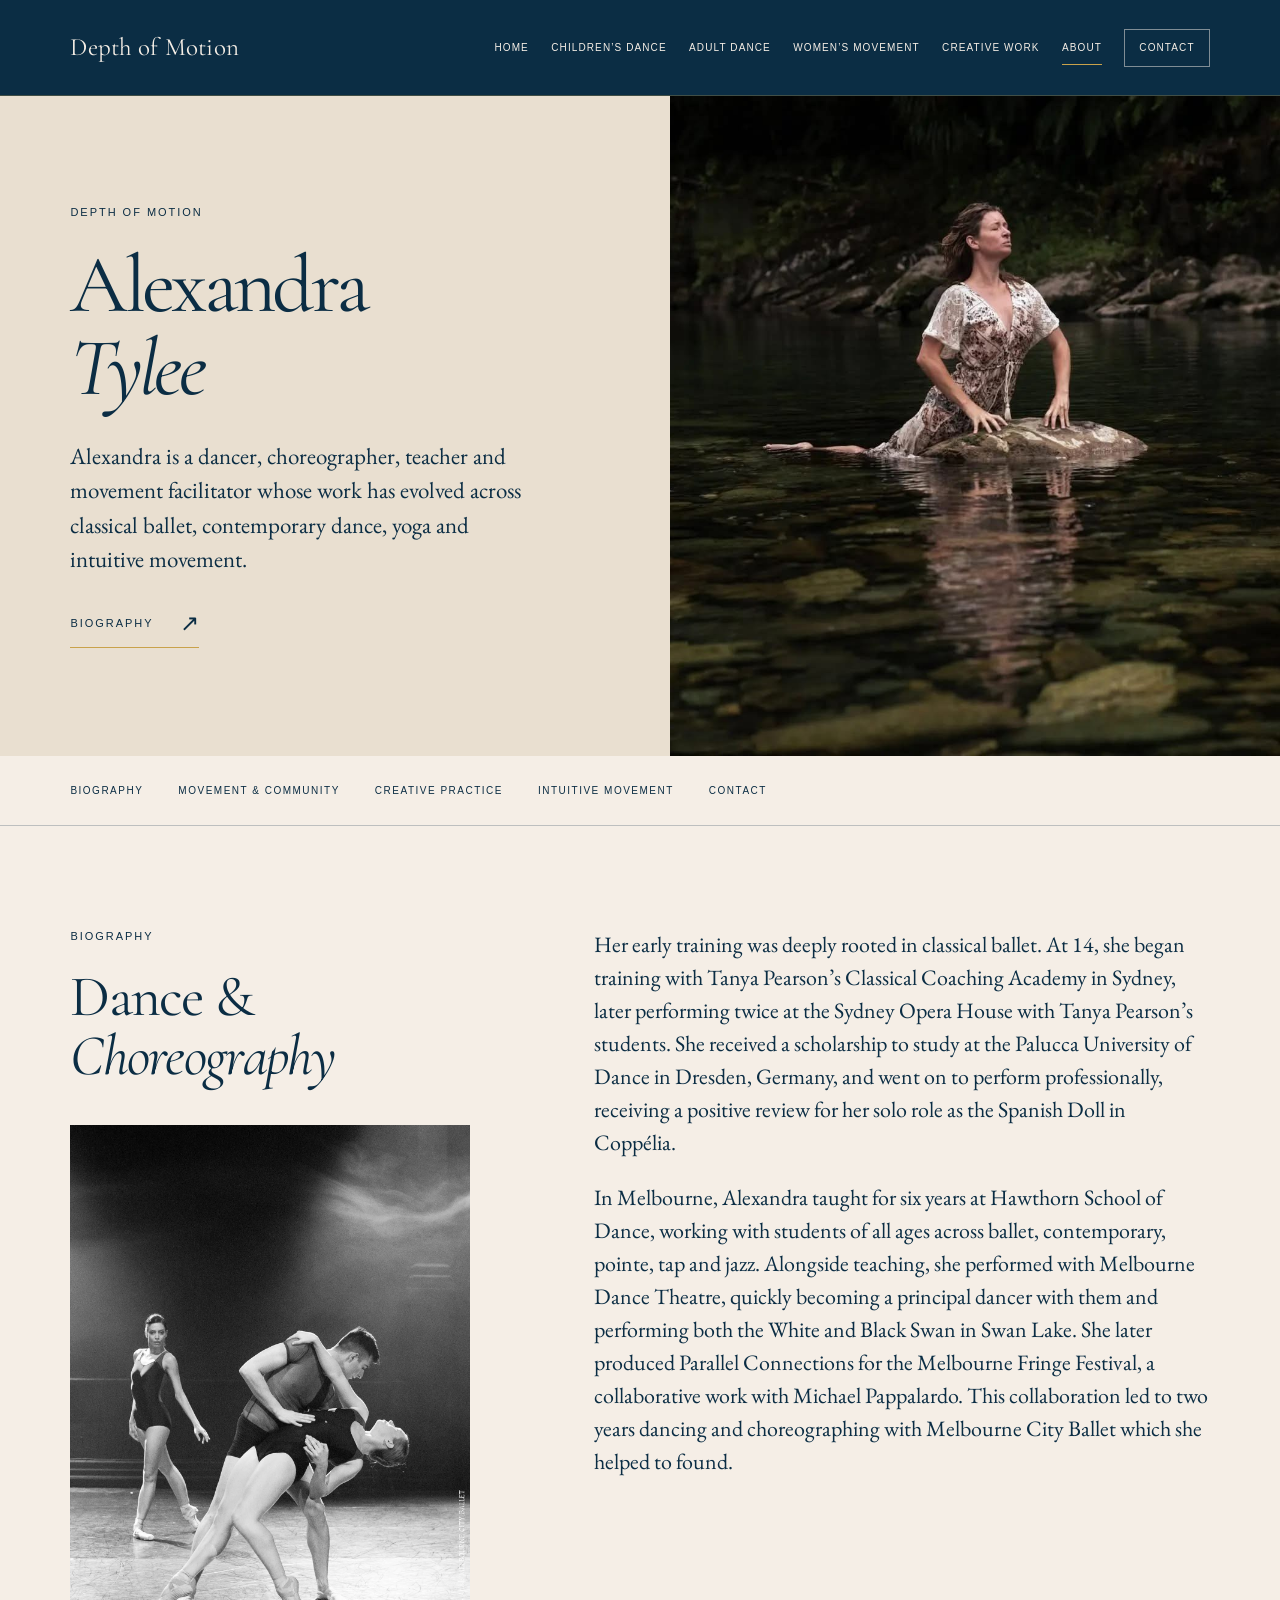
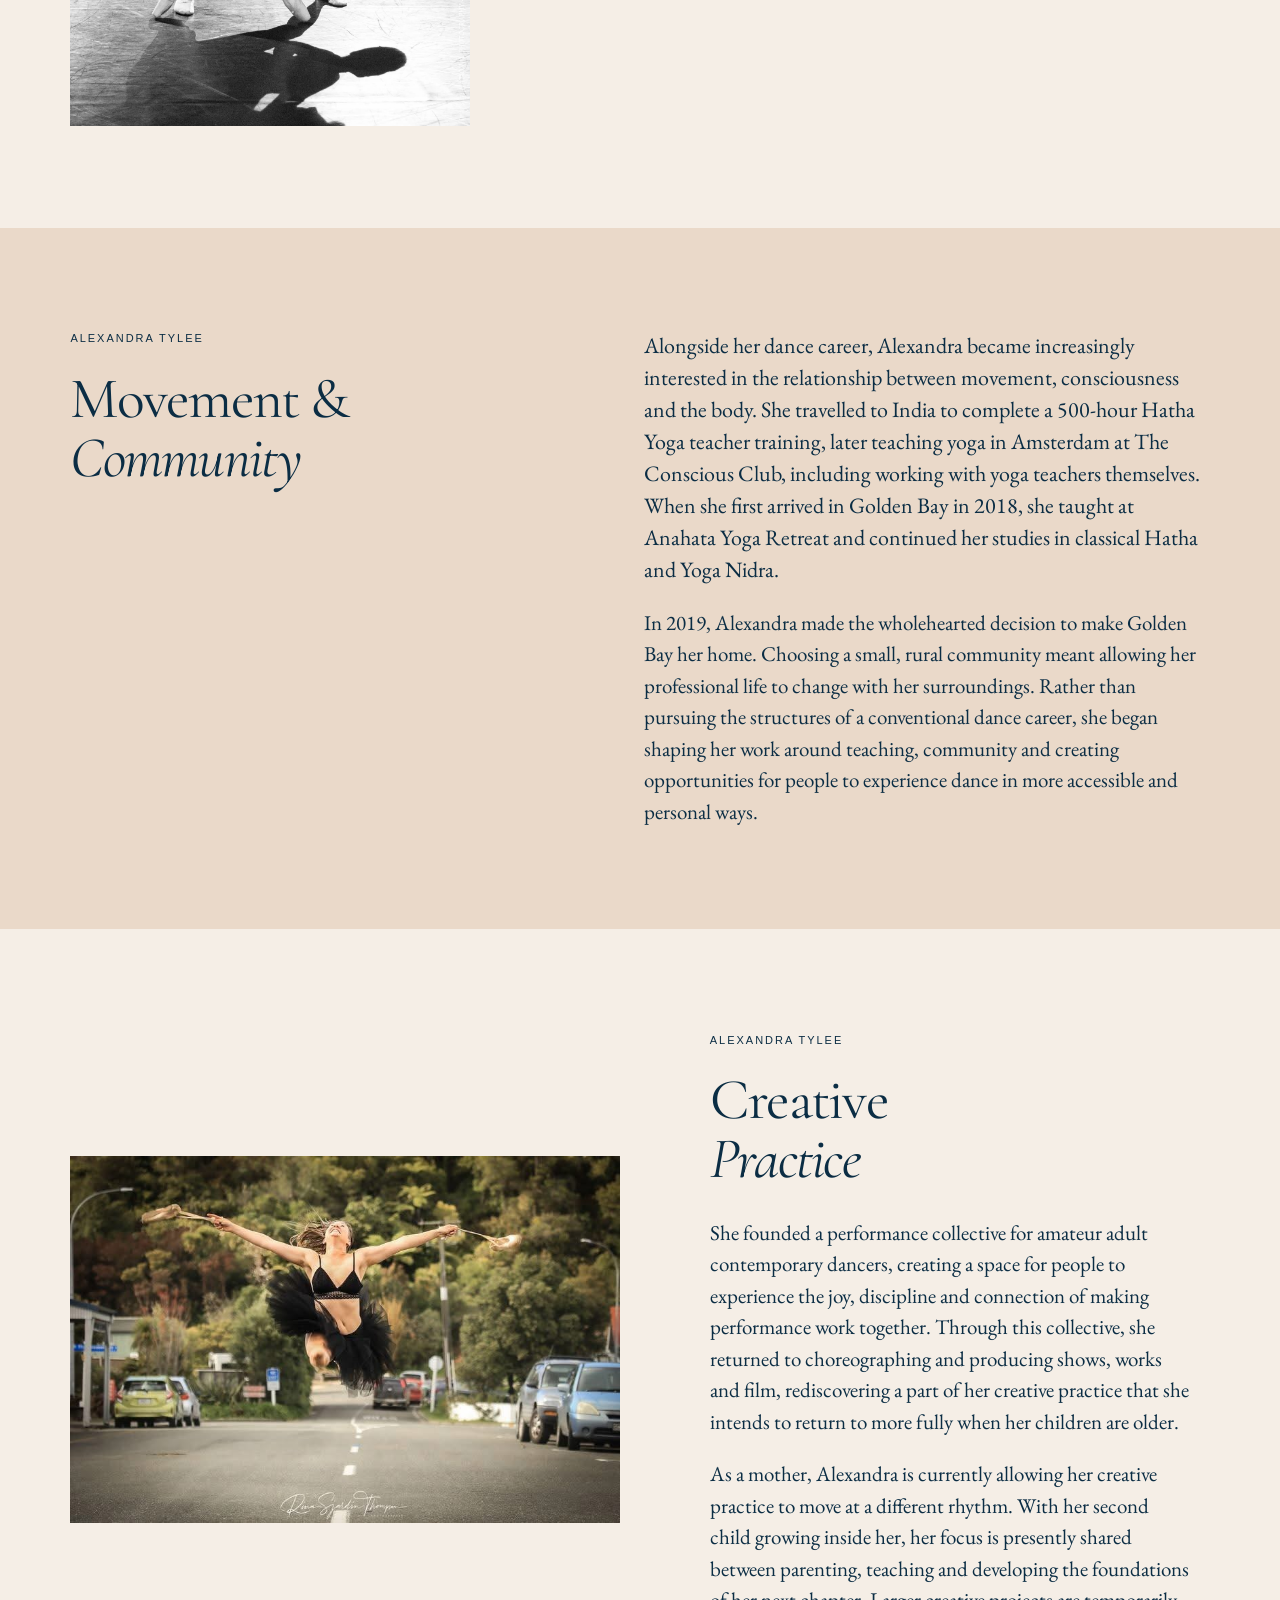
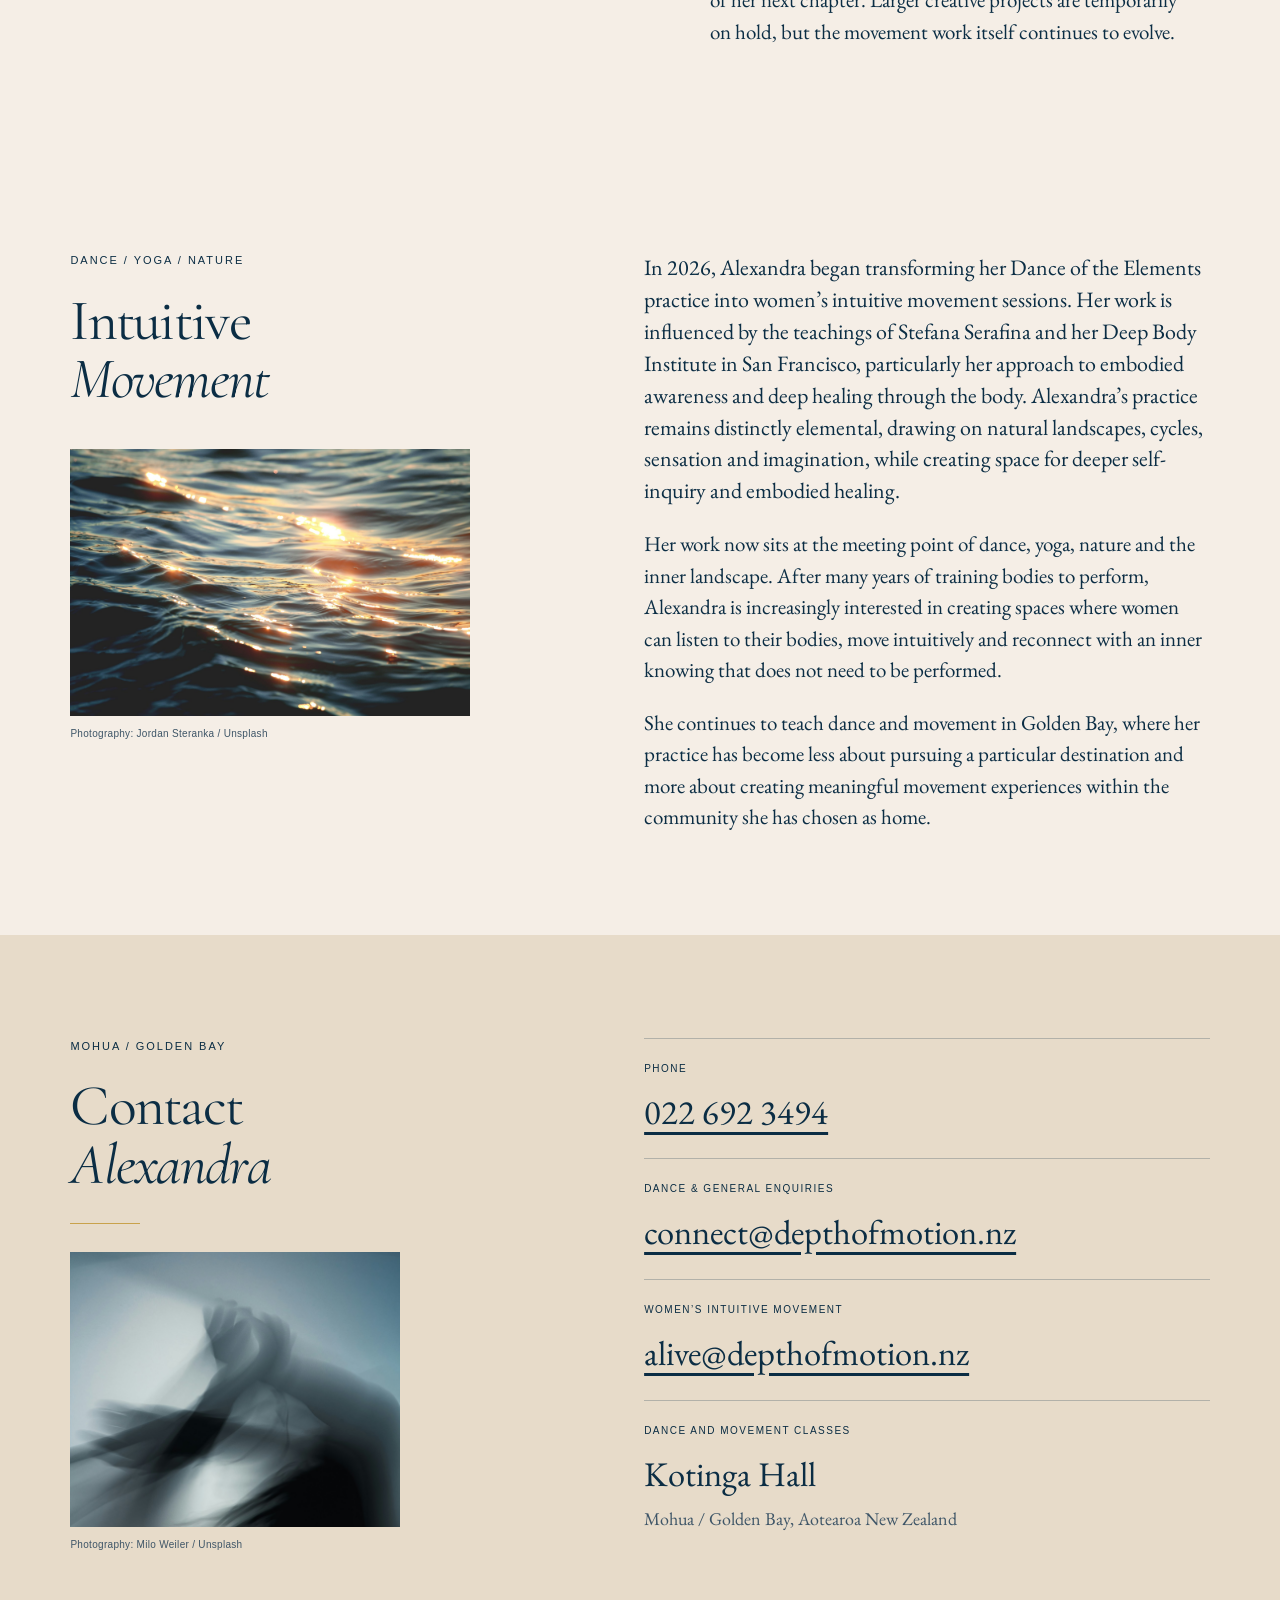
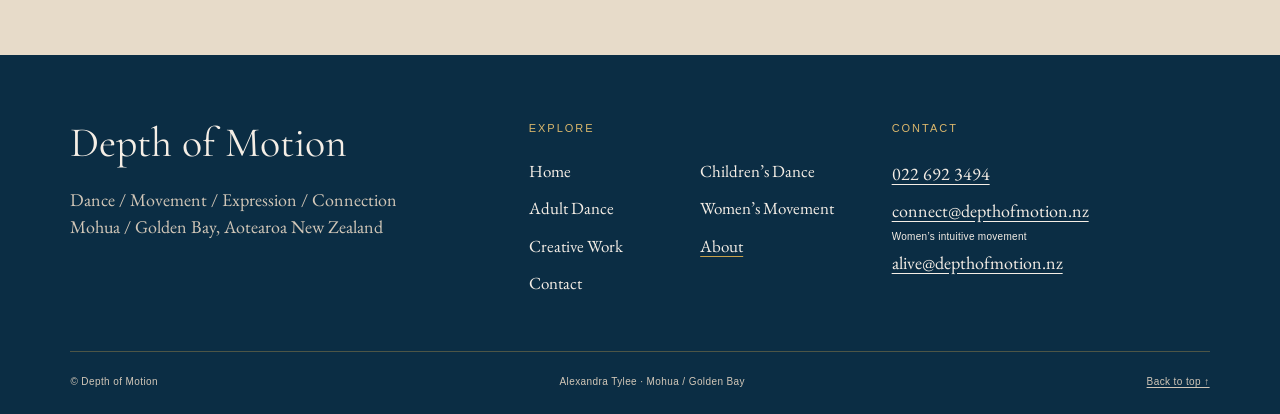
==== about.html @ f15dd966 "Inital Commit" ====
<!doctype html>
<html lang="en-NZ">
<head>
  <meta charset="utf-8">
  <meta name="viewport" content="width=device-width, initial-scale=1">
  <meta name="theme-color" content="#0B2D44">
  <title>About Alexandra Tylee &amp; Contact | Depth of Motion</title>
  <meta name="description" content="Alexandra Tylee — dancer, choreographer, teacher and movement facilitator in Golden Bay. Biography and contact details.">
  <link rel="stylesheet" href="assets/fonts/fonts.css">
  <link rel="stylesheet" href="assets/css/styles.css">
  <script src="assets/js/main.js" defer></script>
</head>
<body class="about">
  <a class="skip-link" href="#main">Skip to content</a>
  <header class="site-header">
    <div class="header-inner">
      <a class="brand" href="index.html" aria-label="Depth of Motion — home"><span class="brand-name">Depth of Motion</span></a>
      <button class="nav-toggle" type="button" aria-controls="site-navigation" aria-expanded="false"><span data-menu-label>Menu</span><span data-menu-icon aria-hidden="true">+</span></button>
      <nav class="site-nav" id="site-navigation" aria-label="Main navigation">
          <a href="index.html">Home</a>
          <a href="childrens-dance.html">Children’s Dance</a>
          <a href="adult-dance.html">Adult Dance</a>
          <a href="womens-movement.html">Women’s Movement</a>
          <a href="creative-work.html">Creative Work</a>
          <a href="about.html" aria-current="page">About</a>
          <a href="about.html#contact" class="nav-contact">Contact</a>
      </nav>
    </div>
  </header>
  <main id="main">

    <section class="page-hero" aria-labelledby="page-title"><div class="page-hero-copy"><span class="eyebrow">Depth of Motion</span><h1 id="page-title">Alexandra<br><em>Tylee</em></h1><p class="intro">Alexandra is a dancer, choreographer, teacher and movement facilitator whose work has evolved across classical ballet, contemporary dance, yoga and intuitive movement.</p><a class="text-link" href="#story">Biography<span aria-hidden="true">↗</span></a></div><figure class="page-hero-media"><img src="assets/images/alexandra-portrait.jpg" alt="Alexandra sitting beside still water in a natural setting." width="1080" height="1080" fetchpriority="high"></figure></section>
    <nav class="jump-nav wrap" aria-label="On this page"><a href="#story">Biography</a><a href="#movement">Movement & community</a><a href="#creative">Creative practice</a><a href="#intuitive">Intuitive movement</a><a href="#contact">Contact</a></nav>
    <section class="wrap section biography-section" id="story" aria-labelledby="story-title"><div><span class="eyebrow">Biography</span><h2 id="story-title">Dance &amp;<br><em>Choreography</em></h2><figure class="biography-photo uncropped"><img src="assets/images/alexandra-performance.jpg" alt="Dancers performing on stage in a black-and-white photograph." width="1333" height="2000" loading="lazy"></figure></div><div class="prose"><p>Her early training was deeply rooted in classical ballet. At 14, she began training with Tanya Pearson’s Classical Coaching Academy in Sydney, later performing twice at the Sydney Opera House with Tanya Pearson’s students. She received a scholarship to study at the Palucca University of Dance in Dresden, Germany, and went on to perform professionally, receiving a positive review for her solo role as the Spanish Doll in Coppélia.</p>
<p>In Melbourne, Alexandra taught for six years at Hawthorn School of Dance, working with students of all ages across ballet, contemporary, pointe, tap and jazz. Alongside teaching, she performed with Melbourne Dance Theatre, quickly becoming a principal dancer with them and performing both the White and Black Swan in Swan Lake. She later produced Parallel Connections for the Melbourne Fringe Festival, a collaborative work with Michael Pappalardo. This collaboration led to two years dancing and choreographing with Melbourne City Ballet which she helped to found.</p></div></section>
    <section class="tinted-section section" id="movement" aria-labelledby="movement-title"><div class="wrap intro-grid"><div><span class="eyebrow">Alexandra Tylee</span><h2 id="movement-title">Movement &amp;<br><em>Community</em></h2></div><div class="prose"><p>Alongside her dance career, Alexandra became increasingly interested in the relationship between movement, consciousness and the body. She travelled to India to complete a 500-hour Hatha Yoga teacher training, later teaching yoga in Amsterdam at The Conscious Club, including working with yoga teachers themselves. When she first arrived in Golden Bay in 2018, she taught at Anahata Yoga Retreat and continued her studies in classical Hatha and Yoga Nidra.</p>
<p>In 2019, Alexandra made the wholehearted decision to make Golden Bay her home. Choosing a small, rural community meant allowing her professional life to change with her surroundings. Rather than pursuing the structures of a conventional dance career, she began shaping her work around teaching, community and creating opportunities for people to experience dance in more accessible and personal ways.</p></div></div></section>
    <section class="wrap section split" id="creative" aria-labelledby="creative-title"><figure class="landscape-frame uncropped"><img src="assets/images/alexandra-dance.jpg" alt="Alexandra leaping with her arms extended on a tree-lined street." width="810" height="540" loading="lazy"></figure><div class="copy"><span class="eyebrow">Alexandra Tylee</span><h2 id="creative-title">Creative<br><em>Practice</em></h2><p>She founded a performance collective for amateur adult contemporary dancers, creating a space for people to experience the joy, discipline and connection of making performance work together. Through this collective, she returned to choreographing and producing shows, works and film, rediscovering a part of her creative practice that she intends to return to more fully when her children are older.</p>
<p>As a mother, Alexandra is currently allowing her creative practice to move at a different rhythm. With her second child growing inside her, her focus is presently shared between parenting, teaching and developing the foundations of her next chapter. Larger creative projects are temporarily on hold, but the movement work itself continues to evolve.</p></div></section>
    <section class="wrap section intro-grid" id="intuitive" aria-labelledby="intuitive-title"><div><span class="eyebrow">Dance / Yoga / Nature</span><h2 id="intuitive-title">Intuitive<br><em>Movement</em></h2><figure class="biography-photo"><img src="assets/images/ocean-light.jpg" alt="Golden sunlight reflecting across ripples of blue water." width="2000" height="1333" loading="lazy"><figcaption>Photography: Jordan Steranka / Unsplash</figcaption></figure></div><div class="prose"><p>In 2026, Alexandra began transforming her Dance of the Elements practice into women’s intuitive movement sessions. Her work is influenced by the teachings of Stefana Serafina and her Deep Body Institute in San Francisco, particularly her approach to embodied awareness and deep healing through the body. Alexandra’s practice remains distinctly elemental, drawing on natural landscapes, cycles, sensation and imagination, while creating space for deeper self-inquiry and embodied healing.</p>
<p>Her work now sits at the meeting point of dance, yoga, nature and the inner landscape. After many years of training bodies to perform, Alexandra is increasingly interested in creating spaces where women can listen to their bodies, move intuitively and reconnect with an inner knowing that does not need to be performed.</p>
<p>She continues to teach dance and movement in Golden Bay, where her practice has become less about pursuing a particular destination and more about creating meaningful movement experiences within the community she has chosen as home.</p></div></section>
    <section class="contact-section section" id="contact" aria-labelledby="contact-title"><div class="wrap contact-grid"><div><span class="eyebrow">Mohua / Golden Bay</span><h2 id="contact-title">Contact<br><em>Alexandra</em></h2><div class="gold-line"></div><figure class="contact-photo"><img src="assets/images/contact-movement.jpg" alt="An abstract photograph of a dancer moving with flowing fabric." width="1333" height="2000" loading="lazy"><figcaption>Photography: Milo Weiler / Unsplash</figcaption></figure></div><dl class="contact-list"><div><dt>Phone</dt><dd><a href="tel:+64226923494">022 692 3494</a></dd></div><div><dt>Dance &amp; general enquiries</dt><dd><a href="mailto:connect@depthofmotion.nz">connect@depthofmotion.nz</a></dd></div><div><dt>Women’s intuitive movement</dt><dd><a href="mailto:alive@depthofmotion.nz">alive@depthofmotion.nz</a></dd></div><div><dt>Dance and movement classes</dt><dd>Kotinga Hall<small>Mohua / Golden Bay, Aotearoa New Zealand</small></dd></div></dl></div></section>

  </main>
  <footer class="site-footer">
    <div class="footer-grid">
      <div><a class="footer-brand" href="index.html">Depth of Motion</a><p>Dance / Movement / Expression / Connection<br>Mohua / Golden Bay, Aotearoa New Zealand</p></div>
      <div><p class="footer-label">Explore</p><nav class="footer-nav" aria-label="Footer navigation"><a href="index.html">Home</a>
          <a href="childrens-dance.html">Children’s Dance</a>
          <a href="adult-dance.html">Adult Dance</a>
          <a href="womens-movement.html">Women’s Movement</a>
          <a href="creative-work.html">Creative Work</a>
          <a href="about.html" aria-current="page">About</a>
          <a href="about.html#contact">Contact</a></nav></div>
      <div class="footer-contact"><p class="footer-label">Contact</p><a href="tel:+64226923494">022 692 3494</a><br><a href="mailto:connect@depthofmotion.nz">connect@depthofmotion.nz</a><p class="image-note">Women’s intuitive movement</p><a href="mailto:alive@depthofmotion.nz">alive@depthofmotion.nz</a></div>
    </div>
    <div class="footer-bottom"><span>© Depth of Motion</span><span>Alexandra Tylee · Mohua / Golden Bay</span><a href="#main">Back to top ↑</a></div>
  </footer>
</body>
</html>
---- assets/fonts/fonts.css ----
@font-face {
  font-family: 'Cormorant Garamond';
  font-style: italic;
  font-weight: 400;
  font-display: swap;
  src: url(./brand-font-1.ttf) format('truetype');
}
@font-face {
  font-family: 'Cormorant Garamond';
  font-style: italic;
  font-weight: 500;
  font-display: swap;
  src: url(./brand-font-2.ttf) format('truetype');
}
@font-face {
  font-family: 'Cormorant Garamond';
  font-style: normal;
  font-weight: 400;
  font-display: swap;
  src: url(./brand-font-3.ttf) format('truetype');
}
@font-face {
  font-family: 'Cormorant Garamond';
  font-style: normal;
  font-weight: 500;
  font-display: swap;
  src: url(./brand-font-4.ttf) format('truetype');
}
@font-face {
  font-family: 'Cormorant Garamond';
  font-style: normal;
  font-weight: 600;
  font-display: swap;
  src: url(./brand-font-5.ttf) format('truetype');
}
@font-face {
  font-family: 'EB Garamond';
  font-style: italic;
  font-weight: 400;
  font-display: swap;
  src: url(./brand-font-6.ttf) format('truetype');
}
@font-face {
  font-family: 'EB Garamond';
  font-style: normal;
  font-weight: 400;
  font-display: swap;
  src: url(./brand-font-7.ttf) format('truetype');
}
@font-face {
  font-family: 'EB Garamond';
  font-style: normal;
  font-weight: 500;
  font-display: swap;
  src: url(./brand-font-8.ttf) format('truetype');
}
---- assets/css/styles.css ----
/* Brand tokens: keep page colours and typography in one place. */
:root {
  --blue: #0b2d44;
  --red: #6b1e1e;
  --gold: #c9a24b;
  --cream: #f5eee6;
  --rose: #b6898b;
  --clay: #c97a5a;
  --olive: #6b7a56;
  --slate: #3e5567;
  --ink: var(--blue);
  --surface: var(--cream);
  --line: rgba(11, 45, 68, .24);
  --serif: 'Cormorant Garamond', Georgia, serif;
  --body: 'EB Garamond', Georgia, serif;
  --sans: Arial, sans-serif;
  --gutter: clamp(24px, 5.5vw, 88px);
}
* { box-sizing: border-box; }
html { scroll-behavior: smooth; scroll-padding-top: 24px; }
body { margin: 0; background: var(--surface); color: var(--ink); font-family: var(--body); font-size: 21px; line-height: 1.5; -webkit-font-smoothing: antialiased; }
::selection { background: var(--gold); color: var(--blue); }
a { color: inherit; text-underline-offset: .22em; }
a:hover { text-decoration-thickness: 2px; }
button { font: inherit; }
button, a { -webkit-tap-highlight-color: transparent; }
:focus-visible { outline: 3px solid currentColor; outline-offset: 6px; }
img { display: block; width: 100%; height: auto; }
figure, blockquote { margin: 0; }
h1, h2, h3, p { margin: 0; }
h1, h2, h3 { font-family: var(--serif); font-weight: 400; line-height: 1.02; }
h1 { font-size: clamp(62px, 7.3vw, 112px); letter-spacing: -.045em; }
h2 { font-size: clamp(44px, 4.5vw, 70px); letter-spacing: -.03em; }
h3 { font-size: clamp(32px, 3vw, 43px); letter-spacing: -.025em; }
p + p { margin-top: 1em; }
em { font-weight: 400; }
.wrap { max-width: 1500px; margin-inline: auto; padding-inline: var(--gutter); }
.section { padding-block: clamp(65px, 8vw, 120px); }
.eyebrow, .tag, .text-link, .button, .site-nav, .nav-toggle, .footer-label, th { font-family: var(--sans); font-size: 11px; font-weight: 400; line-height: 1.6; letter-spacing: .18em; text-transform: uppercase; }
.eyebrow { display: block; margin-bottom: 22px; }
.muted { color: var(--slate); }
.gold-line { width: 70px; height: 1px; background: var(--gold); margin-block: 28px; }
.text-link { display: inline-flex; align-items: center; gap: 26px; padding-block: 12px; text-decoration: none; border-bottom: 1px solid var(--gold); }
.text-link span:last-child { font-size: 23px; letter-spacing: 0; line-height: 1; }
.text-link:hover { border-color: currentColor; }
.button { display: inline-flex; align-items: center; justify-content: center; gap: 32px; min-height: 50px; padding: 15px 23px; border: 1px solid currentColor; text-decoration: none; }
.button:hover { background: var(--blue); color: var(--cream); border-color: var(--blue); }
.button-light:hover { background: var(--cream); color: var(--blue); border-color: var(--cream); }
.skip-link { position: fixed; z-index: 100; left: 20px; top: 12px; transform: translateY(-180%); background: var(--cream); color: var(--blue); padding: 10px 20px; }
.skip-link:focus { transform: translateY(0); }
.site-header { position: relative; z-index: 20; background: var(--blue); color: var(--cream); border-bottom: 1px solid rgba(201, 162, 75, .28); }
.header-inner { max-width: 1600px; margin-inline: auto; padding: 22px var(--gutter); min-height: 95px; display: flex; align-items: center; justify-content: space-between; gap: 28px; }
.brand { display: inline-flex; align-items: center; gap: 14px; flex-shrink: 0; font-family: var(--serif); font-size: 25px; letter-spacing: .01em; text-decoration: none; }
.brand-mark { width: 43px; height: 43px; }
.brand-name { white-space: nowrap; }
.site-nav { display: flex; gap: clamp(16px, 1.75vw, 28px); align-items: center; font-size: 10px; letter-spacing: .11em; }
.site-nav a { position: relative; display: block; padding: 13px 0; text-decoration: none; white-space: nowrap; }
.site-nav a::after { position: absolute; content: ''; left: 0; right: 0; bottom: 4px; height: 1px; background: var(--gold); transform: scaleX(0); transform-origin: left; transition: transform .2s ease; }
.site-nav a:hover::after, .site-nav a[aria-current='page']::after { transform: scaleX(1); }
.site-nav .nav-contact { border: 1px solid rgba(245,238,230,.5); padding: 10px 14px; }
.nav-toggle { display: none; background: none; color: inherit; border: 1px solid rgba(245,238,230,.5); padding: 10px 12px; min-height: 44px; cursor: pointer; }
.home-hero { position: relative; min-height: min(740px, 88svh); background: var(--blue); color: var(--cream); display: grid; place-items: center; text-align: center; isolation: isolate; }
.home-hero > img { position: absolute; z-index: -2; inset: 0; height: 100%; object-fit: cover; object-position: center 56%; }
.home-hero::before { content: ''; position: absolute; z-index: -1; inset: 0; background: linear-gradient(180deg, rgba(5,24,37,.23), rgba(5,24,37,.48) 35%, rgba(5,24,37,.65)); }
.hero-content { padding: 76px 24px 130px; }
.hero-content .brand-mark { width: 96px; height: 96px; margin: 0 auto 25px; }
.hero-content .eyebrow { margin-bottom: 27px; }
.home-hero h1 { font-size: clamp(65px, 8.1vw, 126px); letter-spacing: -.035em; }
.hero-tagline { font-family: var(--sans); font-size: 11px; letter-spacing: .29em; line-height: 2; margin: 26px 0 36px; text-transform: uppercase; }
.hero-tagline span { padding-inline: 10px; opacity: .7; }
.hero-bottom { position: absolute; bottom: 25px; inset-inline: var(--gutter); display: flex; align-items: end; justify-content: space-between; gap: 20px; text-align: left; }
.hero-bottom .eyebrow { margin: 0; font-size: 9px; }
.image-note { font-family: var(--sans); font-size: 10px; letter-spacing: .03em; line-height: 1.5; }
.hero-bottom .image-note { max-width: 250px; text-align: right; color: var(--cream); }
.quote-section { display: grid; grid-template-columns: 1fr 2.1fr; align-items: start; gap: 8%; }
.quote-section .eyebrow { margin-top: 10px; }
.quote-section blockquote { font-family: var(--serif); font-size: clamp(35px, 4.1vw, 61px); font-style: italic; line-height: 1.16; letter-spacing: -.02em; }
.quote-section blockquote span { color: var(--red); }
.section-head { display: flex; justify-content: space-between; align-items: end; gap: 40px; margin-bottom: 45px; }
.section-head p { max-width: 385px; }
.offerings-section { padding-top: 0; }
.offerings { display: grid; grid-template-columns: repeat(3, 1fr); gap: 30px; }
.offering:nth-child(2) { padding-top: 65px; }
.offering:nth-child(3) { padding-top: 25px; }
.offering-image { position: relative; margin-bottom: 24px; overflow: hidden; }
.offering-image img { aspect-ratio: 4 / 5; object-fit: cover; transition: transform .6s ease; }
.offering a:hover img { transform: scale(1.025); }
.offering:nth-child(3) img { object-position: 72% center; }
.offering a { display: block; text-decoration: none; }
.offering h3 { display: flex; justify-content: space-between; align-items: center; gap: 12px; margin-bottom: 13px; }
.offering h3 span { font: 26px var(--body); }
.offering p { max-width: 355px; font-size: 20px; }
.number { position: absolute; z-index: 1; top: 16px; left: 18px; font-family: var(--sans); font-size: 11px; letter-spacing: .15em; color: var(--cream); background: var(--blue); padding: 5px 10px; }
figcaption { margin-top: 10px; color: var(--slate); font-family: var(--sans); font-size: 10px; letter-spacing: .03em; line-height: 1.5; }
.dark-section { background: var(--blue); color: var(--cream); }
.dark-section figcaption { color: #d2c7b8; }
.split { display: grid; grid-template-columns: 1.1fr 1fr; gap: clamp(40px, 7vw, 110px); align-items: center; }
.split .copy { max-width: 480px; }
.split .copy h2 { margin-bottom: 28px; }
.split .copy .text-link { margin-top: 25px; }
.landscape-frame img { aspect-ratio: 1.25; object-fit: cover; object-position: center 36%; }
.creative-preview .landscape-frame { margin-left: calc(-1 * var(--gutter)); }
.creative-preview .landscape-frame figcaption { padding-left: var(--gutter); }
.creative-preview .copy h2 em { color: #dbb76c; }
.about-preview { grid-template-columns: 1fr 1fr; }
.about-preview figure { position: relative; padding: 25px 25px 0 0; }
.about-preview figure::before { position: absolute; content: ''; inset: 0 0 45px 30px; border: 1px solid var(--gold); z-index: -1; }
.about-preview img { aspect-ratio: 1.3; object-fit: cover; object-position: 75% top; }
.invitation { border-top: 1px solid var(--gold); padding-block: 60px; display: flex; align-items: center; justify-content: space-between; gap: 35px; }
.invitation h2 { font-size: clamp(37px, 4vw, 59px); }
.invitation p { margin-top: 12px; }
.site-footer { background: var(--blue); color: var(--cream); padding: 65px var(--gutter) 25px; }
.footer-grid { max-width: 1324px; margin: 0 auto; display: grid; grid-template-columns: 1.3fr 1fr 1fr; gap: 45px; }
.footer-brand { font: 42px/1.1 var(--serif); text-decoration: none; }
.footer-brand + p { margin-top: 20px; font-size: 18px; color: #d2c7b8; }
.footer-label { margin-bottom: 17px; color: #dbb76c; }
.footer-nav { display: grid; grid-template-columns: 1fr 1fr; gap: 4px 25px; font-size: 17px; }
.footer-nav a { text-decoration: none; padding-block: 4px; }
.footer-nav a:hover, .footer-nav a[aria-current='page'] { text-decoration: underline; text-decoration-color: var(--gold); }
.footer-contact { font-size: 18px; }
.footer-contact a { display: inline-block; padding-block: 5px; }
.footer-bottom { max-width: 1324px; margin: 50px auto 0; padding-top: 22px; border-top: 1px solid rgba(201,162,75,.35); display: flex; justify-content: space-between; gap: 25px; font-family: var(--sans); font-size: 10px; color: #d2c7b8; letter-spacing: .04em; }
/* Interior pages share a structure; each has its own colour treatment. */
.page-hero { display: grid; grid-template-columns: 1.1fr 1fr; min-height: 660px; }
.page-hero-copy { padding: clamp(55px, 7vw, 110px) var(--gutter); display: flex; flex-direction: column; align-items: flex-start; justify-content: center; }
.page-hero h1 { font-size: clamp(62px, 6.4vw, 99px); }
.page-hero .intro { margin-top: 28px; max-width: 455px; font-size: 23px; }
.page-hero .text-link { margin-top: 23px; }
.page-hero-media { position: relative; min-height: 480px; }
.page-hero-media img { position: absolute; inset: 0; height: 100%; object-fit: cover; }
.page-hero-media figcaption { position: absolute; bottom: 0; left: 0; right: 0; margin: 0; padding: 14px 20px; color: var(--cream); background: rgba(11,45,68,.85); }
.children .page-hero { background: #d59a7e; }
.adult .page-hero { background: var(--red); color: var(--cream); }
.women .page-hero { background: #c5a2a2; }
.women .page-hero h1 { font-size: clamp(59px, 5.7vw, 89px); }
.women .page-hero-media img { object-position: 68% center; }
.about .page-hero { background: #e9dfd0; }
.jump-nav { border-bottom: 1px solid var(--line); display: flex; flex-wrap: wrap; gap: 12px 35px; padding-block: 21px; font-family: var(--sans); font-size: 10px; letter-spacing: .15em; text-transform: uppercase; }
.jump-nav a { padding-block: 6px; text-decoration: none; }
.jump-nav a:hover { text-decoration: underline; }
.intro-grid { display: grid; grid-template-columns: 1fr 1.2fr; gap: 9%; }
.intro-grid .prose { max-width: 590px; }
.intro-grid .prose p:first-child { font-size: 26px; line-height: 1.45; }
.draft-note { border-left: 2px solid var(--gold); padding: 4px 0 4px 17px; font-family: var(--sans); font-size: 12px; line-height: 1.8; letter-spacing: .01em; margin-top: 24px; }
.practice-list { display: grid; grid-template-columns: 1fr 1fr; gap: 50px; margin-top: 55px; }
.practice-list article { border-top: 1px solid var(--gold); padding-top: 24px; }
.practice-list h3 { margin: 8px 0 18px; }
.practice-list .eyebrow { margin: 0; }
.tinted-section { background: #ead9c9; }
.adult .tinted-section { background: #eaded6; }
.women .tinted-section { background: #e5d3d1; }
.schedule-layout { display: grid; grid-template-columns: .8fr 1.3fr; gap: 9%; }
.schedule-layout h2 { margin-bottom: 24px; }
.schedule-layout .text-link { margin-top: 22px; }
.schedule-table { width: 100%; border-collapse: collapse; text-align: left; font-size: 19px; }
.schedule-table caption { text-align: left; font-style: italic; font-size: 18px; padding-bottom: 20px; }
.schedule-table th { font-size: 10px; padding: 15px 15px 15px 0; border-block: 1px solid var(--line); }
.schedule-table td { padding: 21px 15px 21px 0; border-bottom: 1px solid var(--line); vertical-align: top; }
.schedule-table td small { display: block; font-size: 16px; color: var(--slate); margin-top: 5px; }
.term-note { font-size: 18px; margin-top: 22px; }
.term-note strong { font-weight: 500; }
.private-section { display: grid; grid-template-columns: 1fr 1fr; gap: 10%; align-items: start; }
.private-section h2 { max-width: 430px; }
.private-section .text-link { margin-top: 22px; }
.gallery-strip { display: grid; grid-template-columns: 1.3fr 1fr 1fr; gap: 25px; }
.gallery-strip img { height: 340px; object-fit: cover; }
.gallery-strip figure:nth-child(2) img { object-position: 65% center; }
.gallery-placeholder { min-height: 340px; padding: 25px; background: #e2c1ab; display: flex; flex-direction: column; align-items: center; justify-content: center; text-align: center; border: 1px solid rgba(11,45,68,.16); }
.gallery-placeholder img { width: 84px; height: 84px; margin-bottom: 30px; }
.gallery-placeholder p { font-size: 25px; }
.gallery-placeholder small { display: block; font: 11px/1.8 var(--sans); max-width: 220px; margin-top: 12px; }
.details-list { margin-top: 30px; border-top: 1px solid var(--line); }
details { border-bottom: 1px solid var(--line); padding: 18px 0; }
summary { cursor: pointer; padding-right: 16px; }
details p { font-size: 19px; padding: 14px 0 6px; }
.session-note { padding: 34px; border: 1px solid var(--line); }
.session-note h3 { margin: 10px 0 20px; }
.session-note .eyebrow { margin: 0; }
.session-meta { list-style: none; padding: 0; margin: 25px 0 0; }
.session-meta li { display: flex; justify-content: space-between; flex-wrap: wrap; gap: 10px; border-top: 1px solid var(--line); padding: 12px 0; font-size: 18px; }
.session-meta span { color: var(--slate); }
.wide-quote { text-align: center; max-width: 880px; margin-inline: auto; }
.wide-quote p { font: italic clamp(38px, 4.3vw, 64px)/1.15 var(--serif); }
.wide-quote .brand-mark { margin: 0 auto 30px; width: 65px; height: 65px; }
.archive-row { display: grid; grid-template-columns: .6fr 1fr 1.1fr; gap: 45px; border-top: 1px solid var(--gold); padding-top: 35px; margin-top: 35px; }
.archive-row p { font-size: 19px; }
.portrait-placeholder { display: grid; place-items: center; min-height: 550px; padding: 60px; background: #ded2bf; text-align: center; }
.portrait-placeholder .portrait-outline { position: static; width: 100%; height: 300px; object-fit: contain; margin-bottom: 20px; }
.portrait-placeholder p { font-size: 27px; }
.portrait-placeholder small { display: block; font: 11px/1.8 var(--sans); max-width: 280px; margin: 12px auto 0; }
.contact-section { background: #e7dbc9; }
.contact-grid { display: grid; grid-template-columns: 1fr 1.2fr; gap: 9%; }
.contact-list { margin: 0; }
.contact-list > div { padding: 21px 0; border-top: 1px solid var(--line); }
.contact-list dt { font: 10px/1.7 var(--sans); text-transform: uppercase; letter-spacing: .15em; margin-bottom: 9px; }
.contact-list dd { margin: 0; font-size: clamp(22px, 2.7vw, 35px); overflow-wrap: anywhere; }
.contact-list small { display: block; font-size: 18px; color: var(--slate); margin-top: 5px; }
.creative { background: var(--blue); color: var(--cream); --line: rgba(245,238,230,.25); }
.creative .creative-hero { padding-top: 80px; padding-bottom: 65px; display: grid; grid-template-columns: 1.2fr 1fr; gap: 9%; align-items: end; }
.creative-hero h1 { font-size: clamp(70px, 8.2vw, 126px); }
.creative-hero h1 em { color: #dbb76c; }
.creative-hero .intro { font-size: 24px; max-width: 430px; padding-bottom: 10px; }
.creative .jump-nav { border-top: 1px solid var(--line); }
.creative figcaption { color: #d2c7b8; }
.creative .muted { color: #d2c7b8; }
.film-project { display: grid; grid-template-columns: 1.35fr .8fr; gap: 7%; align-items: center; }
.film-still { position: relative; }
.film-still img { aspect-ratio: 1.5; object-fit: cover; object-position: center 35%; }
.film-still .tag { position: absolute; bottom: 25px; left: 25px; color: var(--cream); background: var(--red); padding: 10px 15px; font-size: 10px; }
.film-project h2 { margin: 17px 0 25px; }
.film-project .draft-note { margin-bottom: 25px; }
.portfolio-grid { display: grid; grid-template-columns: 1fr 1fr; gap: 75px 55px; }
.portfolio-grid article:nth-child(even) { padding-top: 100px; }
.portfolio-grid figure { margin-bottom: 30px; }
.portfolio-grid img { aspect-ratio: 1.1; object-fit: cover; }
.portfolio-grid h2 { font-size: 45px; margin-bottom: 18px; }
.portfolio-grid p { max-width: 470px; font-size: 20px; }
.portfolio-grid .eyebrow { margin-bottom: 14px; }
.creative .collaboration-section { background: var(--red); }
.creative .invitation { border-color: rgba(201,162,75,.5); }
@media (min-width: 1600px) { .page-hero { max-width: 1600px; margin-inline: auto; } }
@media (max-width: 1150px) {
  .header-inner { flex-wrap: wrap; padding-block: 18px; min-height: 83px; gap: 12px; }
  .js .nav-toggle { display: inline-flex; gap: 20px; align-items: center; }
  .site-nav { flex-basis: 100%; flex-wrap: wrap; justify-content: center; padding: 12px 0; gap: 12px 25px; }
  .js .site-nav { display: none; }
  .js .site-nav.is-open { display: flex; }
  .home-hero { min-height: 690px; }
  .page-hero { min-height: 580px; }
  .page-hero-copy { padding-inline: 40px; }
  .footer-grid { grid-template-columns: 1fr 1fr; }
  .footer-grid > div:first-child { grid-column: 1 / -1; }
}
@media (max-width: 760px) {
  body { font-size: 20px; }
  .brand { font-size: 23px; gap: 9px; }
  .brand-mark { width: 36px; height: 36px; }
  .header-inner { padding-inline: 22px; }
  .site-nav { align-items: stretch; flex-direction: column; gap: 0; }
  .site-nav a { font-size: 12px; padding: 12px 4px; }
  .site-nav .nav-contact { margin-top: 10px; width: max-content; padding-inline: 20px; }
  .site-nav a::after { right: auto; width: 45px; }
  .home-hero { min-height: 650px; }
  .hero-content { padding: 60px 24px 145px; }
  .hero-content .brand-mark { width: 76px; height: 76px; }
  .home-hero h1 { font-size: clamp(59px, 12vw, 86px); max-width: 500px; }
  .hero-tagline { max-width: 340px; margin-inline: auto; font-size: 9px; letter-spacing: .18em; }
  .hero-tagline span { padding-inline: 4px; }
  .hero-bottom { align-items: start; gap: 25px; }
  .hero-bottom .image-note { max-width: 160px; font-size: 9px; }
  .hero-bottom .eyebrow { max-width: 145px; font-size: 9px; }
  .quote-section, .split, .intro-grid, .schedule-layout, .private-section, .contact-grid, .film-project { grid-template-columns: 1fr; gap: 35px; }
  .quote-section .eyebrow { margin: 0; }
  .section-head { align-items: start; flex-direction: column; gap: 22px; }
  .section-head p { max-width: 100%; }
  .offerings { grid-template-columns: 1fr; gap: 45px; }
  .offering:nth-child(n) { padding: 0; }
  .offering-image img { aspect-ratio: 1.1; }
  .offering p { max-width: none; }
  .creative-preview .landscape-frame { margin: 0; }
  .creative-preview .landscape-frame figcaption { padding: 0; }
  .about-preview .copy { order: 1; }
  .about-preview figure { order: 0; }
  .invitation { flex-direction: column; align-items: start; gap: 28px; }
  .footer-grid { grid-template-columns: 1fr; gap: 35px; }
  .footer-grid > div:first-child { grid-column: auto; }
  .footer-nav { max-width: 410px; }
  .footer-bottom { flex-direction: column; gap: 12px; }
  .page-hero { grid-template-columns: 1fr; }
  .page-hero-copy { padding: 55px var(--gutter) 60px; }
  .page-hero h1, .women .page-hero h1 { font-size: clamp(61px, 11.5vw, 82px); }
  .page-hero .intro { font-size: 22px; }
  .page-hero-media { min-height: 480px; }
  .children .page-hero-media img { object-position: center 55%; }
  .jump-nav { gap: 8px 23px; }
  .practice-list { grid-template-columns: 1fr; gap: 35px; margin-top: 40px; }
  .schedule-table { font-size: 17px; }
  .schedule-table th { letter-spacing: .08em; font-size: 9px; }
  .schedule-table td, .schedule-table th { padding-right: 10px; }
  .schedule-table td small { font-size: 15px; }
  .gallery-strip { grid-template-columns: 1fr; gap: 30px; }
  .gallery-strip img { height: 380px; }
  .gallery-placeholder { min-height: 280px; }
  .gallery-placeholder img { height: 84px; }
  .archive-row { grid-template-columns: 1fr; gap: 22px; }
  .session-note { padding: 25px; }
  .portrait-placeholder { min-height: 470px; padding: 30px; }
  .creative .creative-hero { grid-template-columns: 1fr; gap: 35px; padding-top: 55px; }
  .creative-hero h1 { font-size: clamp(67px, 12vw, 95px); }
  .portfolio-grid { grid-template-columns: 1fr; gap: 55px; }
  .portfolio-grid article:nth-child(even) { padding: 0; }
}
@media (max-width: 370px) {
  .brand { font-size: 20px; }
  .brand-mark { width: 29px; height: 29px; }
  .nav-toggle { font-size: 10px; padding-inline: 9px; }
  .js .nav-toggle { gap: 8px; }
  .page-hero h1, .women .page-hero h1 { font-size: 56px; }
}
@media (prefers-reduced-motion: reduce) {
  html { scroll-behavior: auto; }
  *, *::before, *::after { transition: none !important; animation: none !important; }
}

/* Supplied photography and source content. */
.hero-rule { width: 70px; height: 1px; background: var(--gold); margin: 0 auto 35px; }
.home-hero > img { object-position: center; }
.home-hero::before { background: linear-gradient(180deg, rgba(5,24,37,.28), rgba(5,24,37,.46) 45%, rgba(5,24,37,.56)); }
.home .hero-content { padding-block: 100px 140px; }
.photo-credit { font-family: var(--sans); font-size: 10px !important; line-height: 1.6; color: var(--slate); letter-spacing: .02em; }
.offering h3 { font-size: clamp(30px, 2.65vw, 40px); }
.uncropped img { width: 100%; height: auto; aspect-ratio: auto; object-fit: contain; }
.performance-photo { max-width: 480px; margin-inline: auto; }
.biography-section { display: grid; grid-template-columns: .8fr 1.2fr; gap: 10%; }
.biography-photo { margin-top: 40px; max-width: 400px; }
.biography-section .prose, .intro-grid .prose { max-width: 660px; }
.biography-section .prose p, .about .intro-grid .prose p:first-child, .women .intro-grid .prose p:first-child { font-size: 22px; }
.about .page-hero-media img { object-position: 50% 43%; }
.about-preview img { aspect-ratio: 1; object-position: center; }
.adult .page-hero-media img { object-position: 53% center; }
.women .page-hero-media img, .offering:nth-child(3) img { object-position: 50% 20%; }
.children .page-hero-media img { object-position: 50% center; }
.photo-pair { display: grid; grid-template-columns: 1.35fr 1fr; gap: 35px; align-items: start; }
.photo-pair .child-photo img { aspect-ratio: 1; object-fit: cover; }
.women-photos { grid-template-columns: 1fr 1fr; gap: 8%; }
.women-photos figure:nth-child(2) { padding-top: 90px; }
.women-photos img { aspect-ratio: 4 / 5; object-fit: cover; }
.creative-photographs { display: grid; grid-template-columns: .8fr 1.2fr; gap: 7%; align-items: center; }
.creative-photographs figure { width: 100%; }
.creative .creative-hero { align-items: start; }
.creative .creative-hero .intro { font-size: 22px; padding-top: 35px; }
.contact-actions { display: flex; flex-wrap: wrap; gap: 10px 35px; align-items: center; }
.contact-actions .text-link { overflow-wrap: anywhere; }
.contact-photo { max-width: 330px; }
.contact-photo img { aspect-ratio: 1.2; object-fit: cover; object-position: center 32%; }
.contact-grid { align-items: start; }
.schedule-table tbody th { font-family: var(--body); font-size: 21px; letter-spacing: 0; text-transform: none; font-weight: 400; padding-block: 21px; border-top: 0; border-bottom: 1px solid var(--line); }
.schedule-table th small { display: block; font-size: 17px; color: var(--slate); margin-top: 5px; }
.source-note { font: 12px/1.8 var(--sans); margin-top: 20px; color: var(--slate); }
.session-meta span { overflow-wrap: anywhere; }
.ocean-band { position: relative; margin-top: 10px; }
.ocean-band img { height: 330px; object-fit: cover; object-position: center 38%; }
.ocean-band figcaption { position: absolute; right: var(--gutter); bottom: 18px; color: var(--cream); padding: 5px 9px; background: rgba(11,45,68,.85); }
@media (max-width: 760px) {
  .biography-section, .photo-pair, .creative-photographs { grid-template-columns: 1fr; gap: 35px; }
  .biography-photo { max-width: 100%; }
  .biography-section .biography-photo { max-width: 350px; }
  .schedule-table tbody th { font-size: 18px; }
  .schedule-table th small { font-size: 15px; }
  #timetable .schedule-table td { min-width: 105px; }
  .women-photos figure:nth-child(2) { padding-top: 0; }
  .creative .creative-hero .intro { padding-top: 0; }
  .contact-actions { flex-direction: column; align-items: start; gap: 6px; }
  .hero-content .eyebrow { font-size: 10px; }
  .home .hero-content { padding-block: 100px 130px; }
  .ocean-band img { height: 240px; }
}
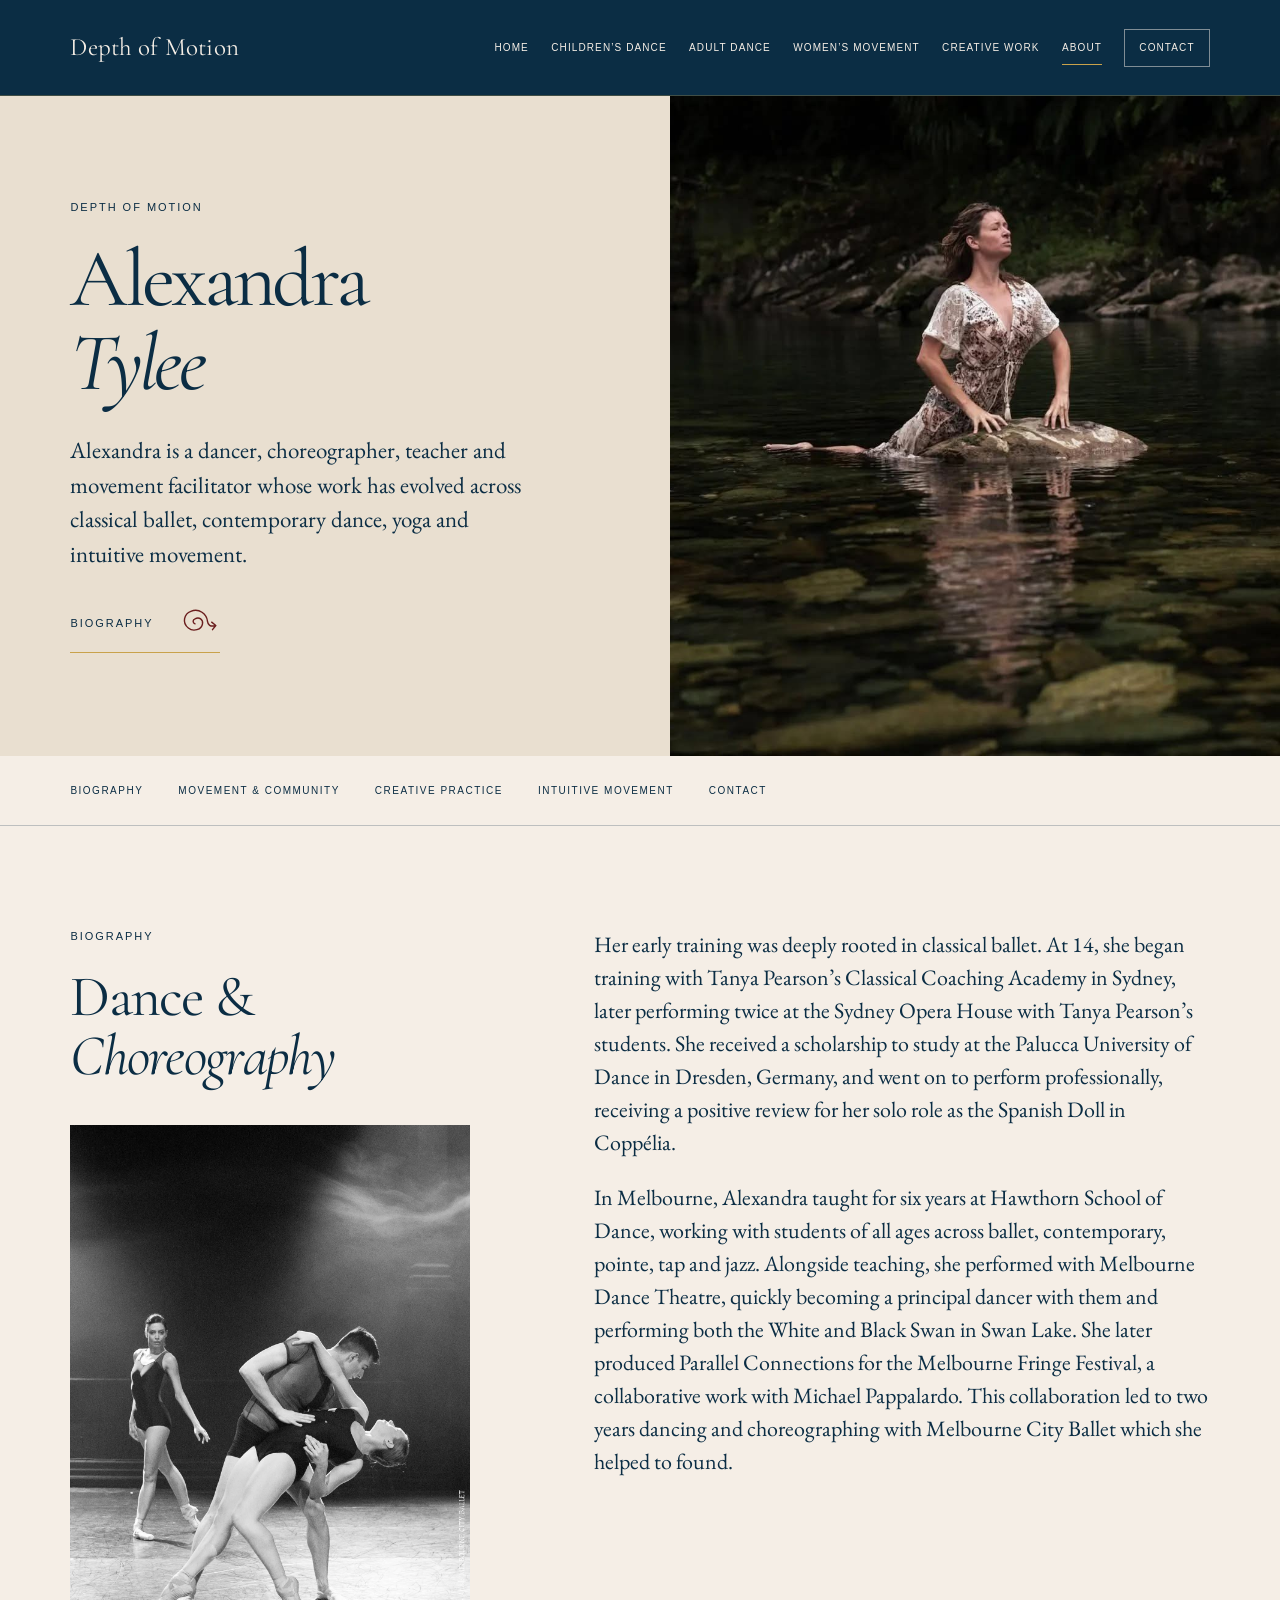
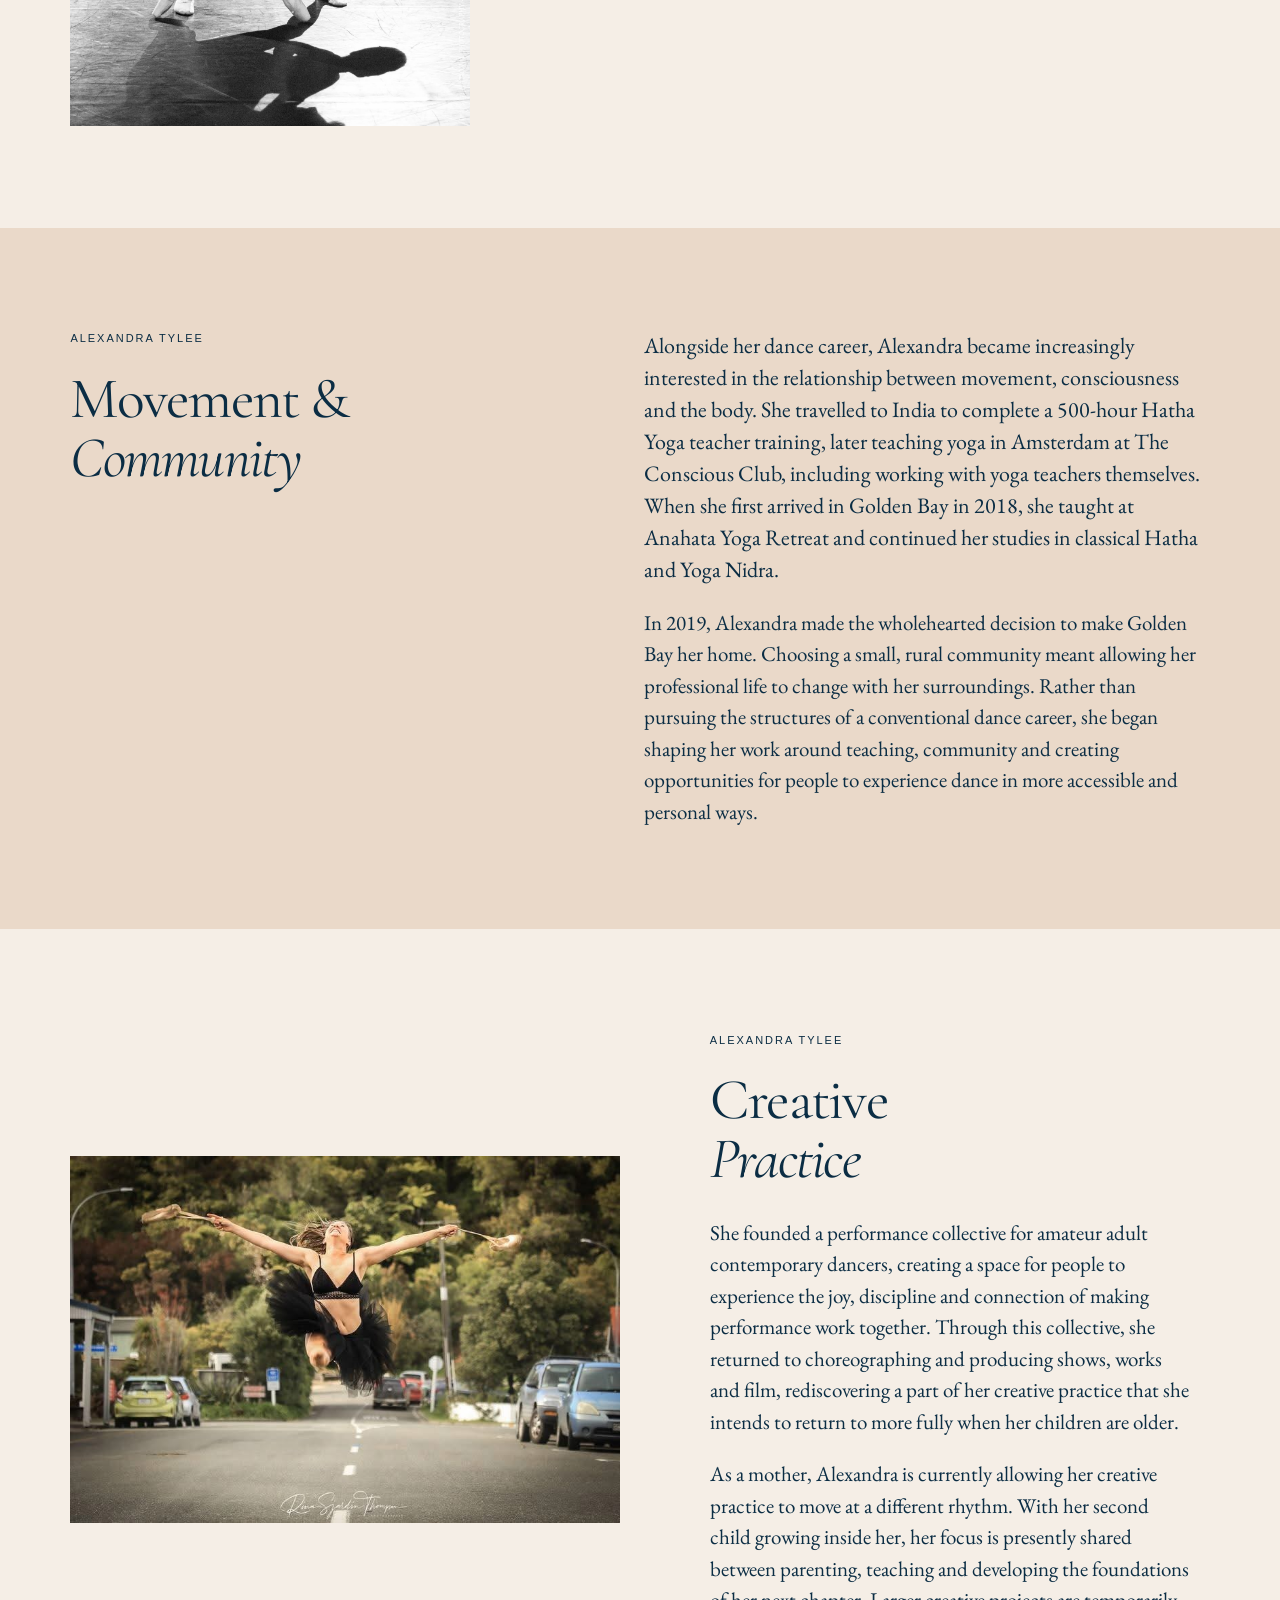
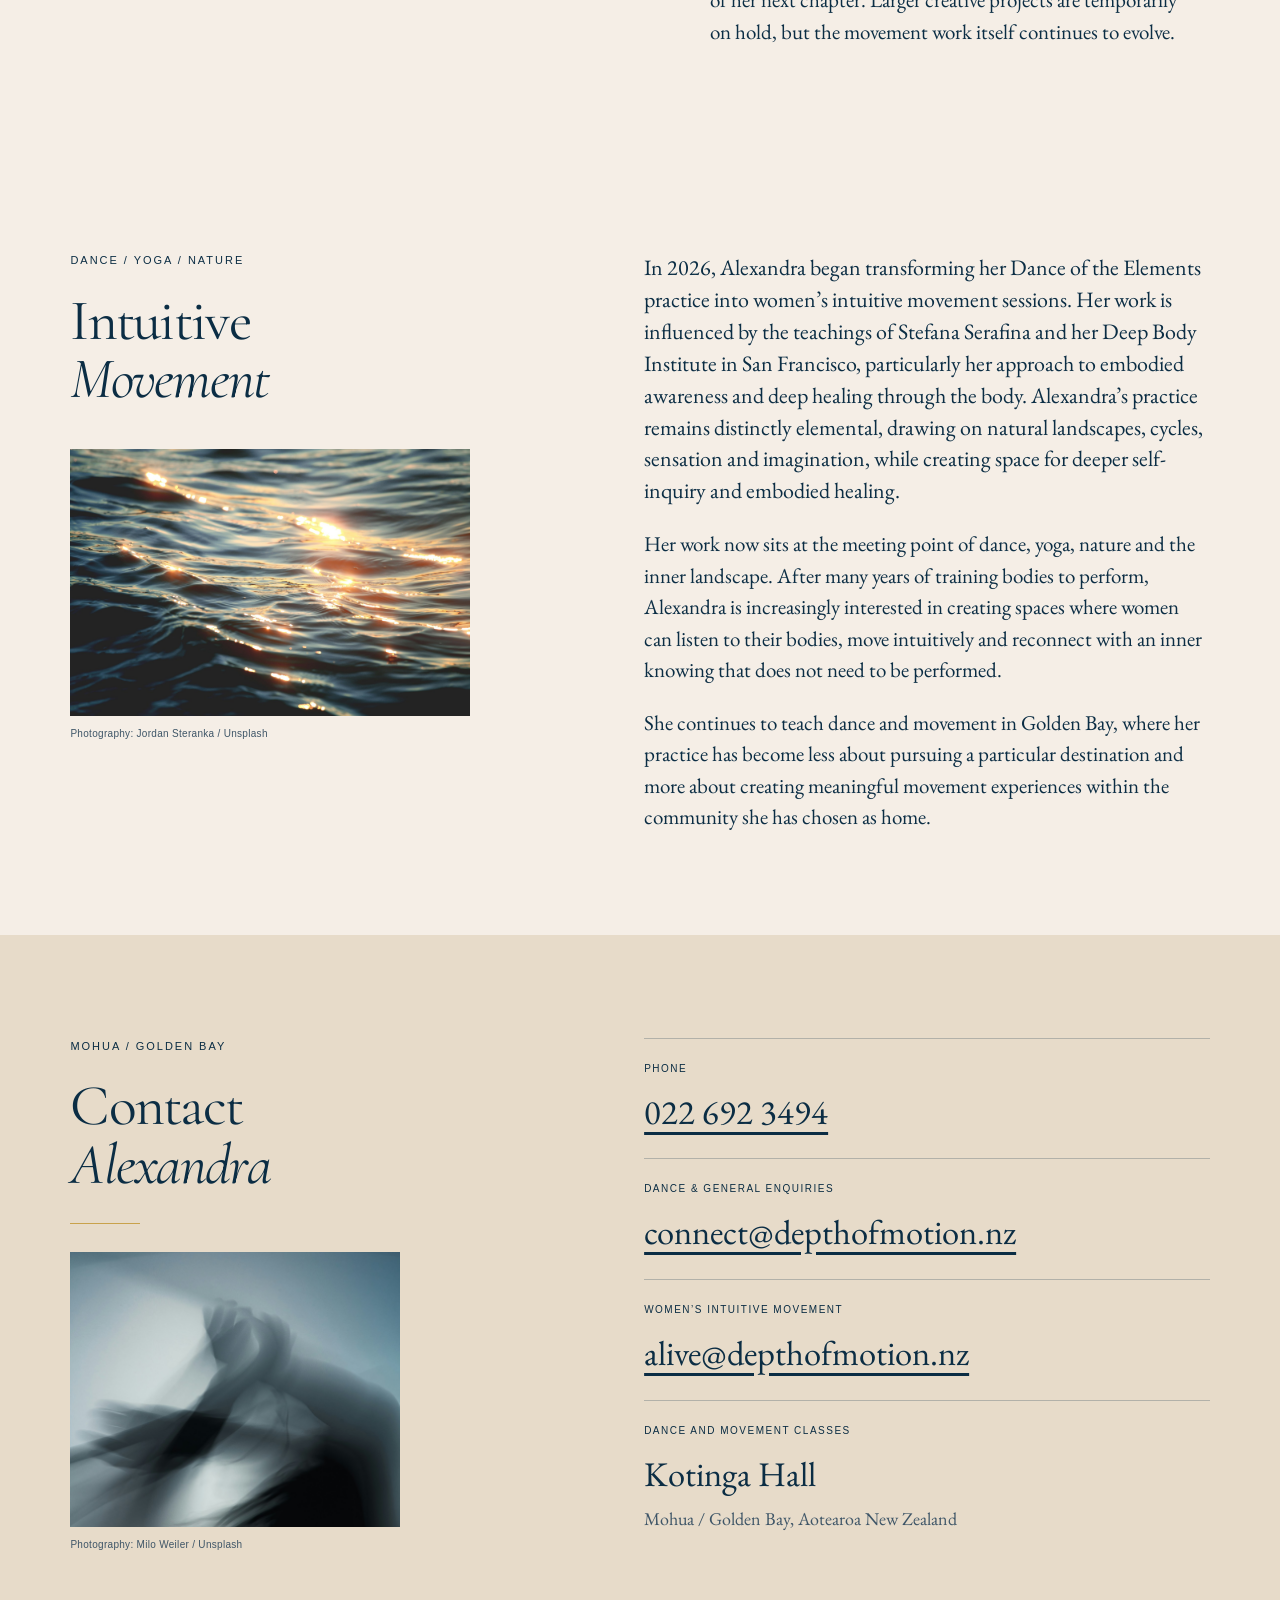
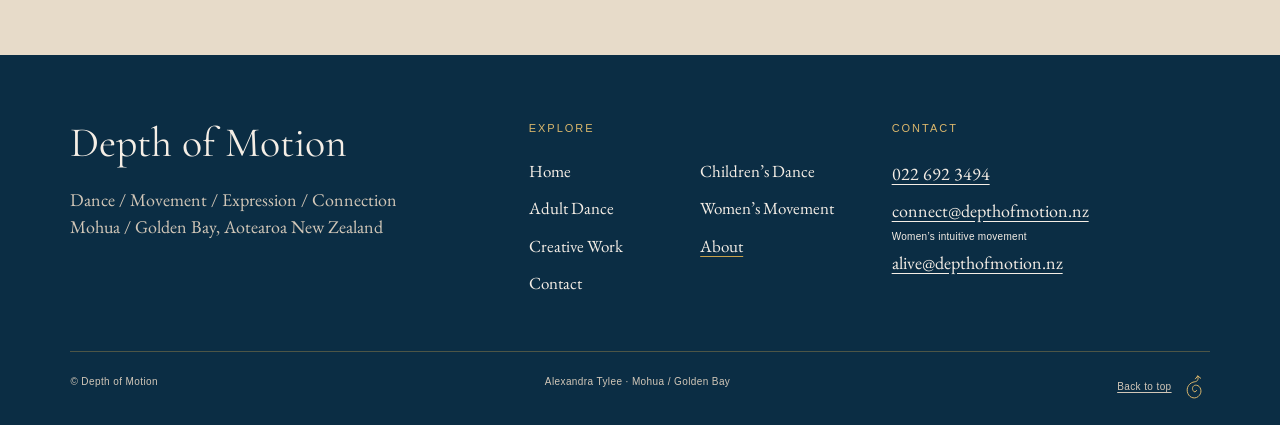
==== commit 62ea5faa: "Added swirly arrows and more dark red." ====
--- a/about.html
+++ b/about.html
@@ -29,7 +29,7 @@
   </header>
   <main id="main">
 
-    <section class="page-hero" aria-labelledby="page-title"><div class="page-hero-copy"><span class="eyebrow">Depth of Motion</span><h1 id="page-title">Alexandra<br><em>Tylee</em></h1><p class="intro">Alexandra is a dancer, choreographer, teacher and movement facilitator whose work has evolved across classical ballet, contemporary dance, yoga and intuitive movement.</p><a class="text-link" href="#story">Biography<span aria-hidden="true">↗</span></a></div><figure class="page-hero-media"><img src="assets/images/alexandra-portrait.jpg" alt="Alexandra sitting beside still water in a natural setting." width="1080" height="1080" fetchpriority="high"></figure></section>
+    <section class="page-hero" aria-labelledby="page-title"><div class="page-hero-copy"><span class="eyebrow">Depth of Motion</span><h1 id="page-title">Alexandra<br><em>Tylee</em></h1><p class="intro">Alexandra is a dancer, choreographer, teacher and movement facilitator whose work has evolved across classical ballet, contemporary dance, yoga and intuitive movement.</p><a class="text-link" href="#story">Biography<svg class="spiral-arrow" viewBox="0 0 48 40" fill="none" stroke="currentColor" stroke-width="1.7" stroke-linecap="round" stroke-linejoin="round" aria-hidden="true" focusable="false"><path d="M18 21c-3-1-3-5 0-6 5-3 10 1 9 6-1 7-11 10-17 5C2 20 5 9 13 6c10-4 19 3 20 12 .5 4 3 7 10 5m-5-4 5 4-4 5"/></svg></a></div><figure class="page-hero-media"><img src="assets/images/alexandra-portrait.jpg" alt="Alexandra sitting beside still water in a natural setting." width="1080" height="1080" fetchpriority="high"></figure></section>
     <nav class="jump-nav wrap" aria-label="On this page"><a href="#story">Biography</a><a href="#movement">Movement & community</a><a href="#creative">Creative practice</a><a href="#intuitive">Intuitive movement</a><a href="#contact">Contact</a></nav>
     <section class="wrap section biography-section" id="story" aria-labelledby="story-title"><div><span class="eyebrow">Biography</span><h2 id="story-title">Dance &amp;<br><em>Choreography</em></h2><figure class="biography-photo uncropped"><img src="assets/images/alexandra-performance.jpg" alt="Dancers performing on stage in a black-and-white photograph." width="1333" height="2000" loading="lazy"></figure></div><div class="prose"><p>Her early training was deeply rooted in classical ballet. At 14, she began training with Tanya Pearson’s Classical Coaching Academy in Sydney, later performing twice at the Sydney Opera House with Tanya Pearson’s students. She received a scholarship to study at the Palucca University of Dance in Dresden, Germany, and went on to perform professionally, receiving a positive review for her solo role as the Spanish Doll in Coppélia.</p>
 <p>In Melbourne, Alexandra taught for six years at Hawthorn School of Dance, working with students of all ages across ballet, contemporary, pointe, tap and jazz. Alongside teaching, she performed with Melbourne Dance Theatre, quickly becoming a principal dancer with them and performing both the White and Black Swan in Swan Lake. She later produced Parallel Connections for the Melbourne Fringe Festival, a collaborative work with Michael Pappalardo. This collaboration led to two years dancing and choreographing with Melbourne City Ballet which she helped to found.</p></div></section>
@@ -55,7 +55,7 @@
           <a href="about.html#contact">Contact</a></nav></div>
       <div class="footer-contact"><p class="footer-label">Contact</p><a href="tel:+64226923494">022 692 3494</a><br><a href="mailto:connect@depthofmotion.nz">connect@depthofmotion.nz</a><p class="image-note">Women’s intuitive movement</p><a href="mailto:alive@depthofmotion.nz">alive@depthofmotion.nz</a></div>
     </div>
-    <div class="footer-bottom"><span>© Depth of Motion</span><span>Alexandra Tylee · Mohua / Golden Bay</span><a href="#main">Back to top ↑</a></div>
+    <div class="footer-bottom"><span>© Depth of Motion</span><span>Alexandra Tylee · Mohua / Golden Bay</span><a class="back-to-top" href="#main">Back to top <svg class="spiral-arrow spiral-arrow--up" viewBox="0 0 48 40" fill="none" stroke="currentColor" stroke-width="1.7" stroke-linecap="round" stroke-linejoin="round" aria-hidden="true" focusable="false"><path d="M18 21c-3-1-3-5 0-6 5-3 10 1 9 6-1 7-11 10-17 5C2 20 5 9 13 6c10-4 19 3 20 12 .5 4 3 7 10 5m-5-4 5 4-4 5"/></svg></a></div>
   </footer>
 </body>
 </html>
--- a/assets/fonts/fonts.css
+++ b/assets/fonts/fonts.css
@@ -1,3 +1,17 @@
+@font-face {
+  font-family: 'Cormorant Infant';
+  font-style: normal;
+  font-weight: 600;
+  font-display: swap;
+  src: url(./cormorant-infant-semibold.ttf) format('truetype');
+}
+@font-face {
+  font-family: 'Cormorant Infant';
+  font-style: italic;
+  font-weight: 600;
+  font-display: swap;
+  src: url(./cormorant-infant-semibold-italic.ttf) format('truetype');
+}
 @font-face {
   font-family: 'Cormorant Garamond';
   font-style: italic;
--- a/assets/css/styles.css
+++ b/assets/css/styles.css
@@ -12,6 +12,8 @@
   --surface: var(--cream);
   --line: rgba(11, 45, 68, .24);
   --serif: 'Cormorant Garamond', Georgia, serif;
+  --display: 'Cormorant Infant', 'Cormorant Garamond', Georgia, serif;
+  --flourish: var(--red);
   --body: 'EB Garamond', Georgia, serif;
   --sans: Arial, sans-serif;
   --gutter: clamp(24px, 5.5vw, 88px);
@@ -65,7 +67,8 @@
 .hero-content { padding: 76px 24px 130px; }
 .hero-content .brand-mark { width: 96px; height: 96px; margin: 0 auto 25px; }
 .hero-content .eyebrow { margin-bottom: 27px; }
-.home-hero h1 { font-size: clamp(65px, 8.1vw, 126px); letter-spacing: -.035em; }
+.home-hero h1 { font-family: var(--display); font-weight: 600; font-size: clamp(65px, 8.1vw, 126px); letter-spacing: -.035em; }
+.home-hero h1 em { display: inline-block; font-weight: 600; }
 .hero-tagline { font-family: var(--sans); font-size: 11px; letter-spacing: .29em; line-height: 2; margin: 26px 0 36px; text-transform: uppercase; }
 .hero-tagline span { padding-inline: 10px; opacity: .7; }
 .hero-bottom { position: absolute; bottom: 25px; inset-inline: var(--gutter); display: flex; align-items: end; justify-content: space-between; gap: 20px; text-align: left; }
@@ -93,6 +96,7 @@
 .number { position: absolute; z-index: 1; top: 16px; left: 18px; font-family: var(--sans); font-size: 11px; letter-spacing: .15em; color: var(--cream); background: var(--blue); padding: 5px 10px; }
 figcaption { margin-top: 10px; color: var(--slate); font-family: var(--sans); font-size: 10px; letter-spacing: .03em; line-height: 1.5; }
 .dark-section { background: var(--blue); color: var(--cream); }
+.dark-section, .creative, .adult .page-hero, .home-hero, .site-footer { --flourish: #dbb76c; }
 .dark-section figcaption { color: #d2c7b8; }
 .split { display: grid; grid-template-columns: 1.1fr 1fr; gap: clamp(40px, 7vw, 110px); align-items: center; }
 .split .copy { max-width: 480px; }
@@ -303,6 +307,17 @@
 }
 
 /* Supplied photography and source content. */
+/* Spiral arrows keep their direction while echoing the movement practice. */
+.spiral-arrow { display: inline-block; width: 40px; height: 34px; flex: 0 0 40px; color: var(--flourish); vertical-align: middle; overflow: visible; }
+.spiral-arrow--down { transform: rotate(90deg); }
+.spiral-arrow--up { transform: rotate(-90deg); }
+.back-to-top { display: inline-flex; align-items: center; gap: 10px; }
+.back-to-top .spiral-arrow { width: 28px; height: 26px; flex-basis: 28px; }
+.home-hero .button { background: var(--red); border-color: #ab7970; gap: 20px; padding-block: 10px; }
+.home-hero .button:hover { background: #571818; color: var(--cream); border-color: var(--gold); }
+.home .number { background: var(--red); }
+.home .offerings-section .eyebrow, .home .about-preview .eyebrow, .home .invitation h2 { color: var(--red); }
+.home .invitation { border-top-color: var(--red); }
 .hero-rule { width: 70px; height: 1px; background: var(--gold); margin: 0 auto 35px; }
 .home-hero > img { object-position: center; }
 .home-hero::before { background: linear-gradient(180deg, rgba(5,24,37,.28), rgba(5,24,37,.46) 45%, rgba(5,24,37,.56)); }
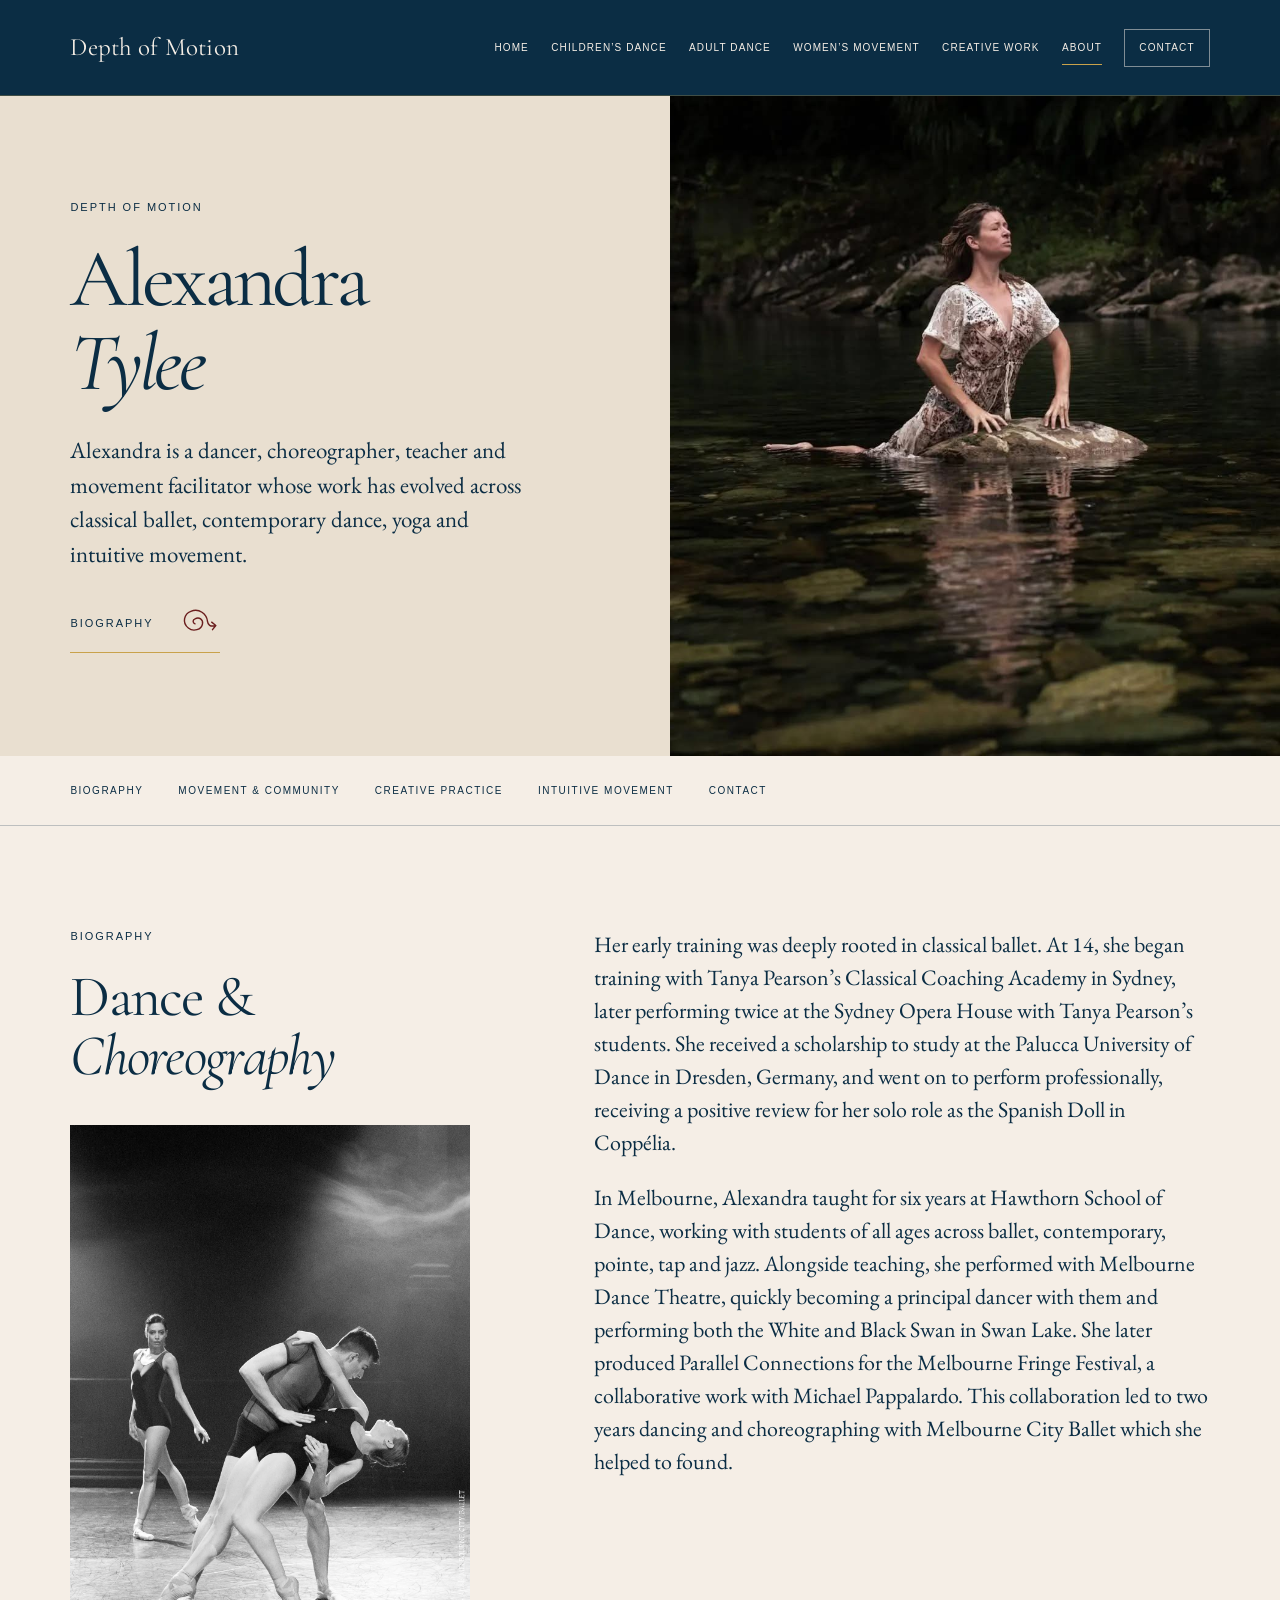
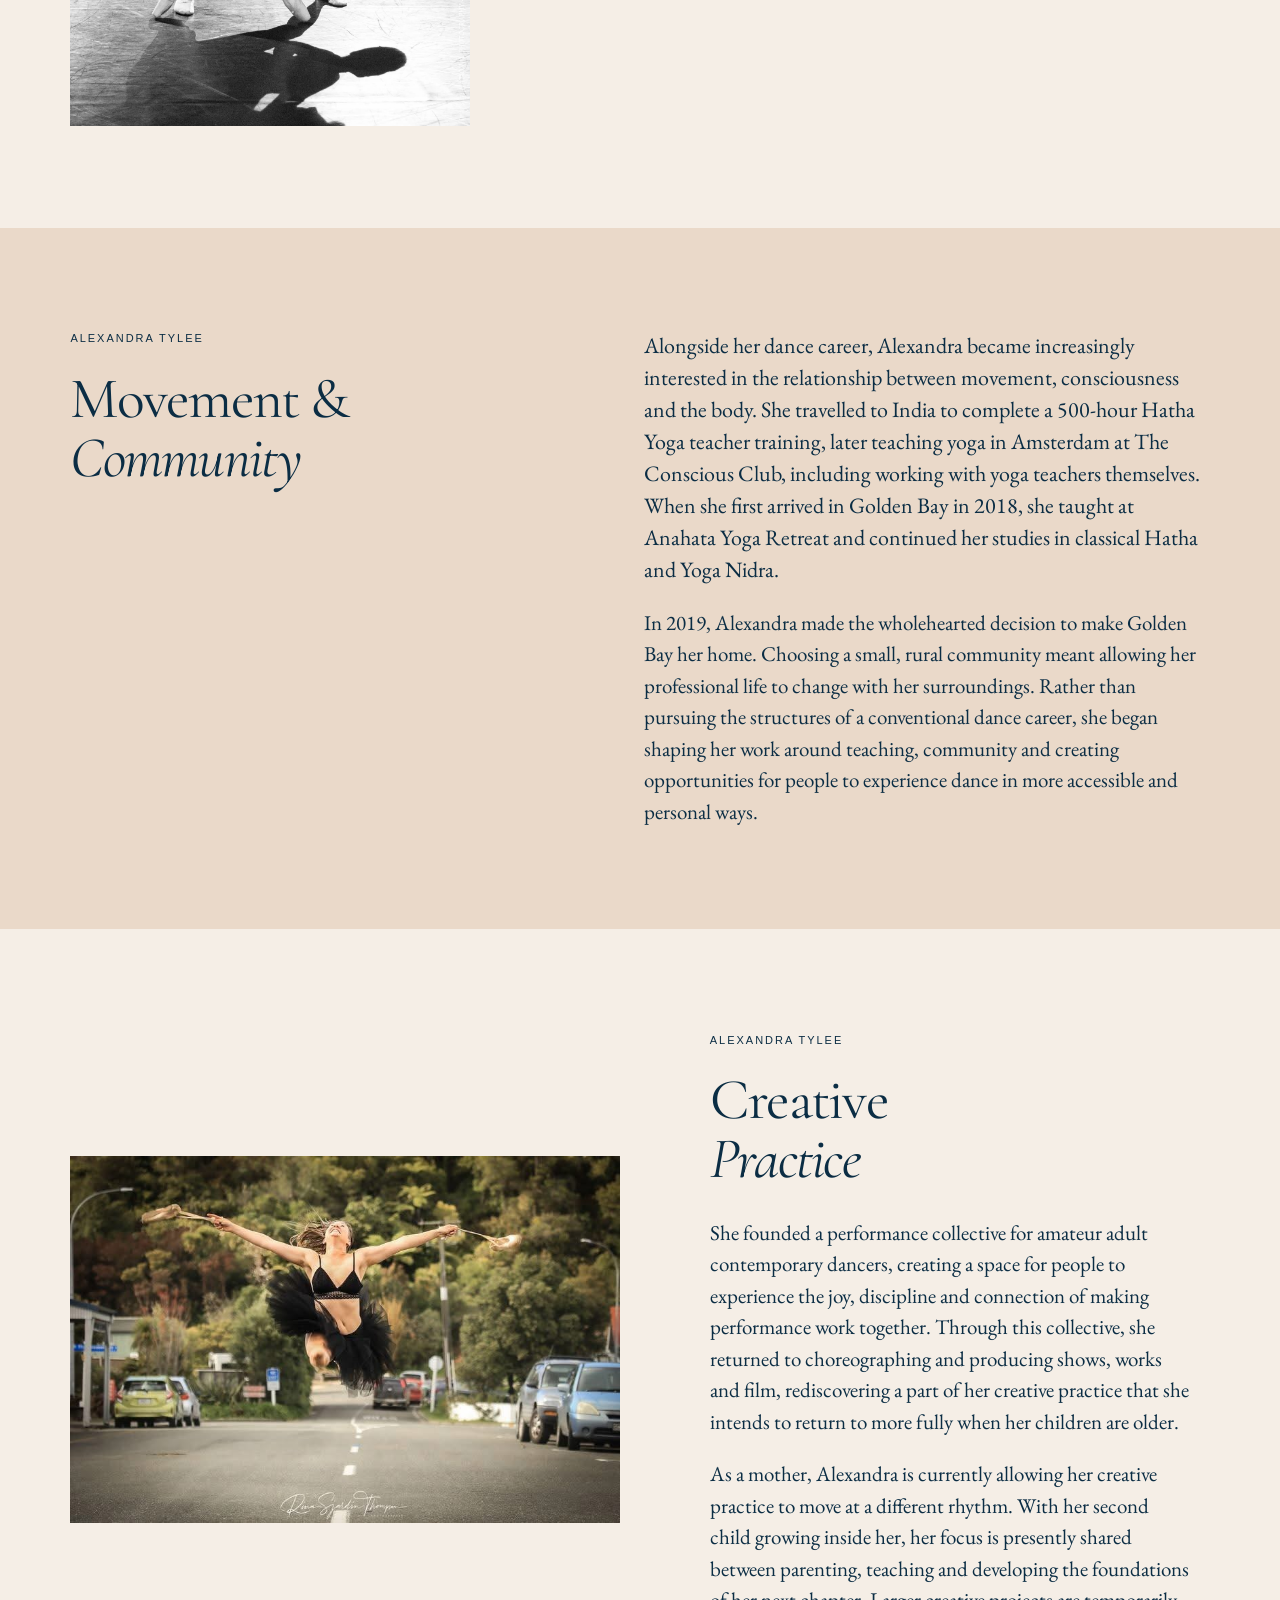
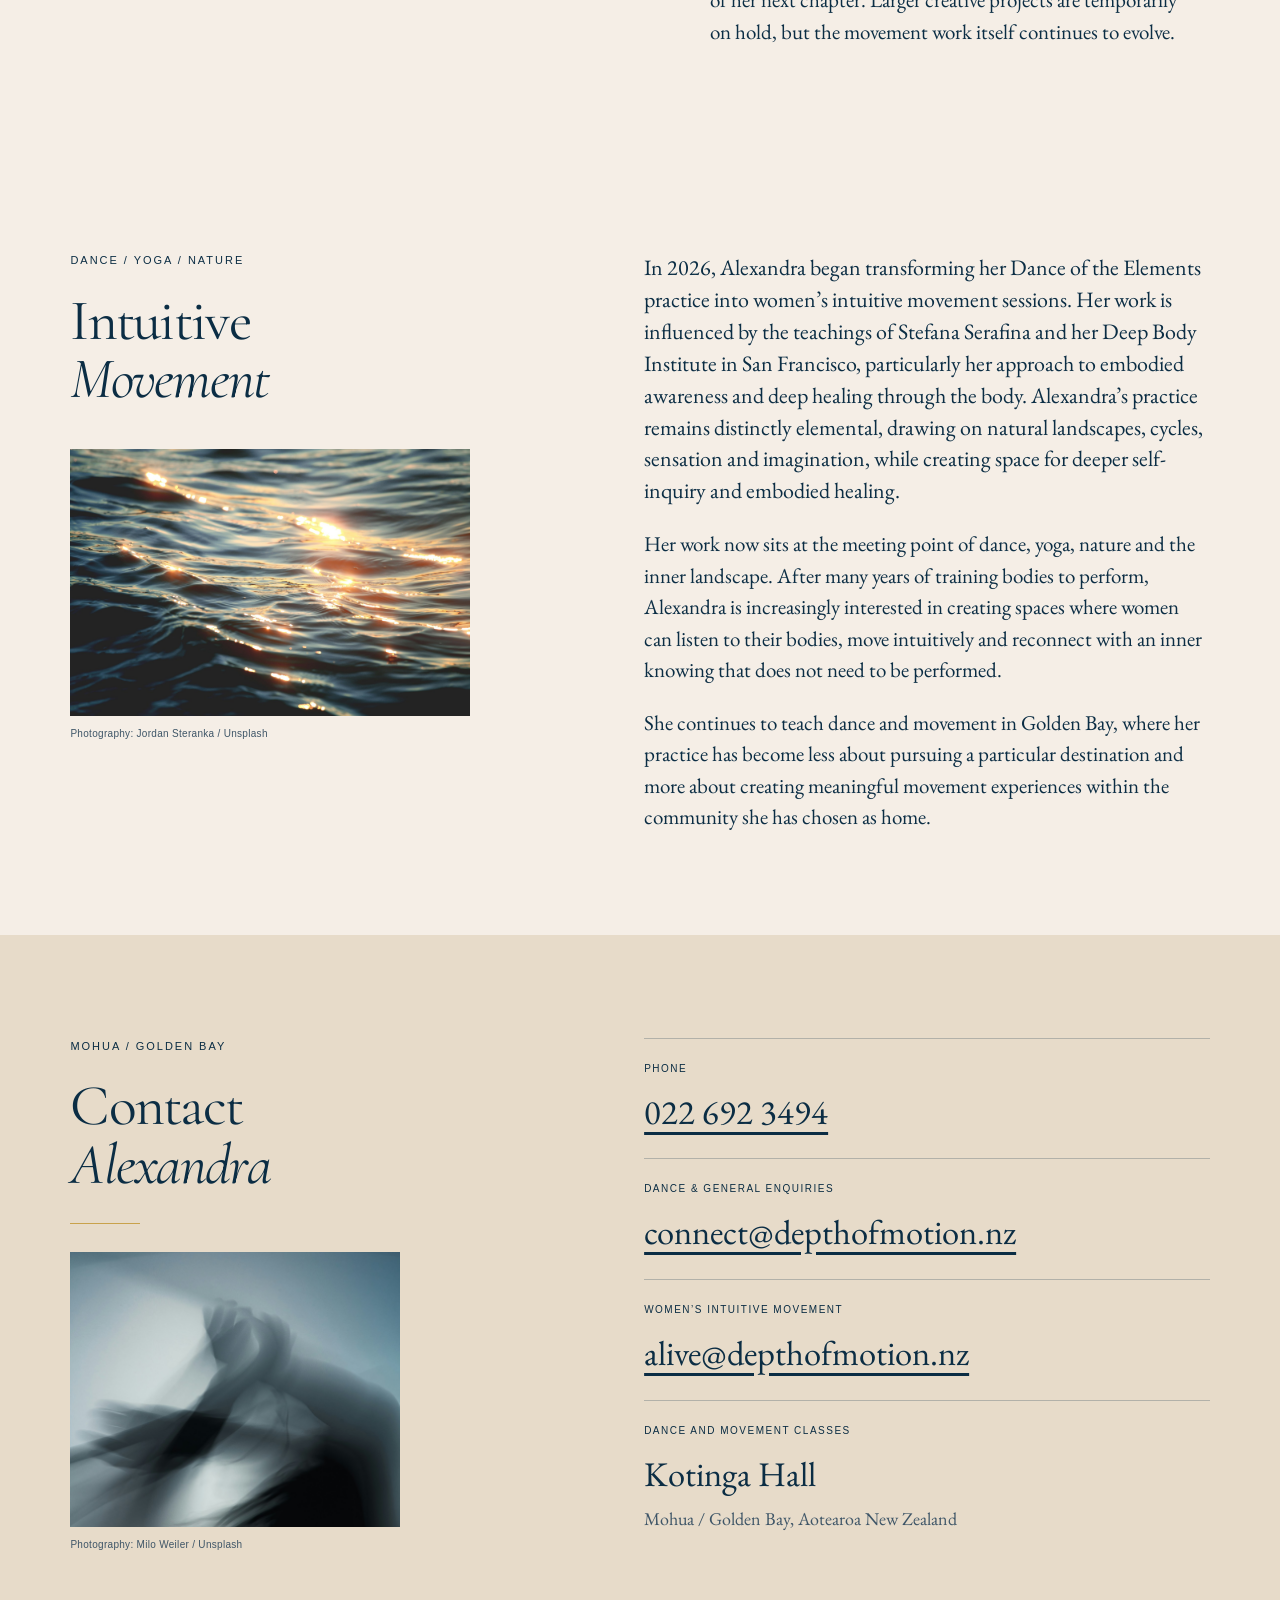
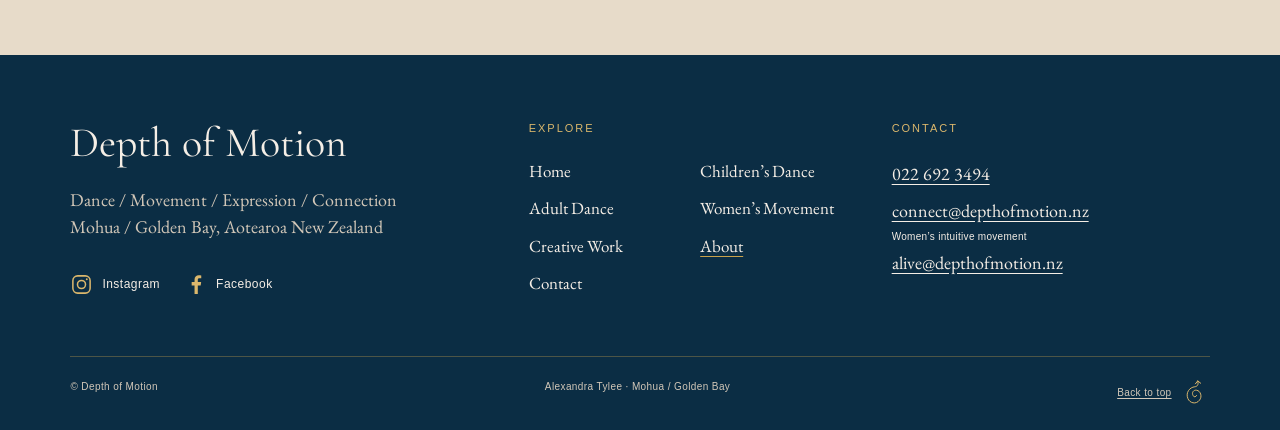
==== commit 9878d1c7: "further tweaks" ====
--- a/about.html
+++ b/about.html
@@ -45,7 +45,7 @@
   </main>
   <footer class="site-footer">
     <div class="footer-grid">
-      <div><a class="footer-brand" href="index.html">Depth of Motion</a><p>Dance / Movement / Expression / Connection<br>Mohua / Golden Bay, Aotearoa New Zealand</p></div>
+      <div><a class="footer-brand" href="index.html">Depth of Motion</a><p>Dance / Movement / Expression / Connection<br>Mohua / Golden Bay, Aotearoa New Zealand</p><nav class="social-links" aria-label="Social media"><a href="https://www.instagram.com/elemental_dancer_" aria-label="Depth of Motion on Instagram"><svg viewBox="0 0 24 24" fill="none" stroke="currentColor" stroke-width="1.6" aria-hidden="true" focusable="false"><rect x="3" y="3" width="18" height="18" rx="5"/><circle cx="12" cy="12" r="4.2"/><circle cx="17.5" cy="6.5" r="1" fill="currentColor" stroke="none"/></svg><span>Instagram</span></a><a href="https://www.facebook.com/ReAliTyDance5/" aria-label="Depth of Motion on Facebook"><svg viewBox="0 0 24 24" fill="currentColor" aria-hidden="true" focusable="false"><path d="M14.4 22v-9h3l.5-3.5h-3.5V7.3c0-1 .3-1.7 1.8-1.7H18V2.5c-.3 0-1.4-.2-2.6-.2-2.6 0-4.4 1.6-4.4 4.6v2.6H8V13h3v9z"/></svg><span>Facebook</span></a></nav></div>
       <div><p class="footer-label">Explore</p><nav class="footer-nav" aria-label="Footer navigation"><a href="index.html">Home</a>
           <a href="childrens-dance.html">Children’s Dance</a>
           <a href="adult-dance.html">Adult Dance</a>
--- a/assets/css/styles.css
+++ b/assets/css/styles.css
@@ -96,7 +96,7 @@
 .number { position: absolute; z-index: 1; top: 16px; left: 18px; font-family: var(--sans); font-size: 11px; letter-spacing: .15em; color: var(--cream); background: var(--blue); padding: 5px 10px; }
 figcaption { margin-top: 10px; color: var(--slate); font-family: var(--sans); font-size: 10px; letter-spacing: .03em; line-height: 1.5; }
 .dark-section { background: var(--blue); color: var(--cream); }
-.dark-section, .creative, .adult .page-hero, .home-hero, .site-footer { --flourish: #dbb76c; }
+.dark-section, .creative, .women .page-hero, .home-hero, .site-footer { --flourish: #dbb76c; }
 .dark-section figcaption { color: #d2c7b8; }
 .split { display: grid; grid-template-columns: 1.1fr 1fr; gap: clamp(40px, 7vw, 110px); align-items: center; }
 .split .copy { max-width: 480px; }
@@ -123,6 +123,10 @@
 .footer-nav a:hover, .footer-nav a[aria-current='page'] { text-decoration: underline; text-decoration-color: var(--gold); }
 .footer-contact { font-size: 18px; }
 .footer-contact a { display: inline-block; padding-block: 5px; }
+.social-links { display: flex; flex-wrap: wrap; gap: 10px 24px; margin-top: 22px; }
+.social-links a { display: inline-flex; align-items: center; gap: 9px; min-height: 44px; font: 12px/1.5 var(--sans); letter-spacing: .04em; text-decoration: none; }
+.social-links a:hover { text-decoration: underline; }
+.social-links svg { width: 23px; height: 23px; flex-shrink: 0; color: #dbb76c; }
 .footer-bottom { max-width: 1324px; margin: 50px auto 0; padding-top: 22px; border-top: 1px solid rgba(201,162,75,.35); display: flex; justify-content: space-between; gap: 25px; font-family: var(--sans); font-size: 10px; color: #d2c7b8; letter-spacing: .04em; }
 /* Interior pages share a structure; each has its own colour treatment. */
 .page-hero { display: grid; grid-template-columns: 1.1fr 1fr; min-height: 660px; }
@@ -134,8 +138,8 @@
 .page-hero-media img { position: absolute; inset: 0; height: 100%; object-fit: cover; }
 .page-hero-media figcaption { position: absolute; bottom: 0; left: 0; right: 0; margin: 0; padding: 14px 20px; color: var(--cream); background: rgba(11,45,68,.85); }
 .children .page-hero { background: #d59a7e; }
-.adult .page-hero { background: var(--red); color: var(--cream); }
-.women .page-hero { background: #c5a2a2; }
+.adult .page-hero { background: #c5a2a2; color: var(--blue); }
+.women .page-hero { background: var(--red); color: var(--cream); }
 .women .page-hero h1 { font-size: clamp(59px, 5.7vw, 89px); }
 .women .page-hero-media img { object-position: 68% center; }
 .about .page-hero { background: #e9dfd0; }
@@ -151,8 +155,8 @@
 .practice-list h3 { margin: 8px 0 18px; }
 .practice-list .eyebrow { margin: 0; }
 .tinted-section { background: #ead9c9; }
-.adult .tinted-section { background: #eaded6; }
-.women .tinted-section { background: #e5d3d1; }
+.adult .tinted-section { background: #e5d3d1; }
+.women .tinted-section { background: #eaded6; }
 .schedule-layout { display: grid; grid-template-columns: .8fr 1.3fr; gap: 9%; }
 .schedule-layout h2 { margin-bottom: 24px; }
 .schedule-layout .text-link { margin-top: 22px; }
@@ -313,8 +317,8 @@
 .spiral-arrow--up { transform: rotate(-90deg); }
 .back-to-top { display: inline-flex; align-items: center; gap: 10px; }
 .back-to-top .spiral-arrow { width: 28px; height: 26px; flex-basis: 28px; }
-.home-hero .button { background: var(--red); border-color: #ab7970; gap: 20px; padding-block: 10px; }
-.home-hero .button:hover { background: #571818; color: var(--cream); border-color: var(--gold); }
+.home-hero .button { background: #571818; border: 0; font-size: 13px; font-weight: 700; letter-spacing: .14em; gap: 20px; padding: 13px 26px; }
+.home-hero .button:hover { background: #461313; color: var(--cream); }
 .home .number { background: var(--red); }
 .home .offerings-section .eyebrow, .home .about-preview .eyebrow, .home .invitation h2 { color: var(--red); }
 .home .invitation { border-top-color: var(--red); }
@@ -346,6 +350,12 @@
 .creative .creative-hero .intro { font-size: 22px; padding-top: 35px; }
 .contact-actions { display: flex; flex-wrap: wrap; gap: 10px 35px; align-items: center; }
 .contact-actions .text-link { overflow-wrap: anywhere; }
+.mailing-list { padding-block: 45px; border-top: 1px solid var(--gold); display: grid; grid-template-columns: 1fr auto; align-items: center; gap: 25px 50px; }
+.mailing-list h2 { font-size: clamp(30px, 3.2vw, 44px); }
+.mailing-list p { margin-top: 12px; font-size: 18px; max-width: 540px; }
+.mailing-list .eyebrow { margin-bottom: 12px; }
+.adult .mailing-list-section { background: #e5d3d1; }
+.women .mailing-list-section { background: #eaded6; }
 .contact-photo { max-width: 330px; }
 .contact-photo img { aspect-ratio: 1.2; object-fit: cover; object-position: center 32%; }
 .contact-grid { align-items: start; }
@@ -358,6 +368,8 @@
 .ocean-band figcaption { position: absolute; right: var(--gutter); bottom: 18px; color: var(--cream); padding: 5px 9px; background: rgba(11,45,68,.85); }
 @media (max-width: 760px) {
   .biography-section, .photo-pair, .creative-photographs { grid-template-columns: 1fr; gap: 35px; }
+  .mailing-list { grid-template-columns: 1fr; gap: 18px; }
+  .mailing-list .text-link { justify-self: start; }
   .biography-photo { max-width: 100%; }
   .biography-section .biography-photo { max-width: 350px; }
   .schedule-table tbody th { font-size: 18px; }
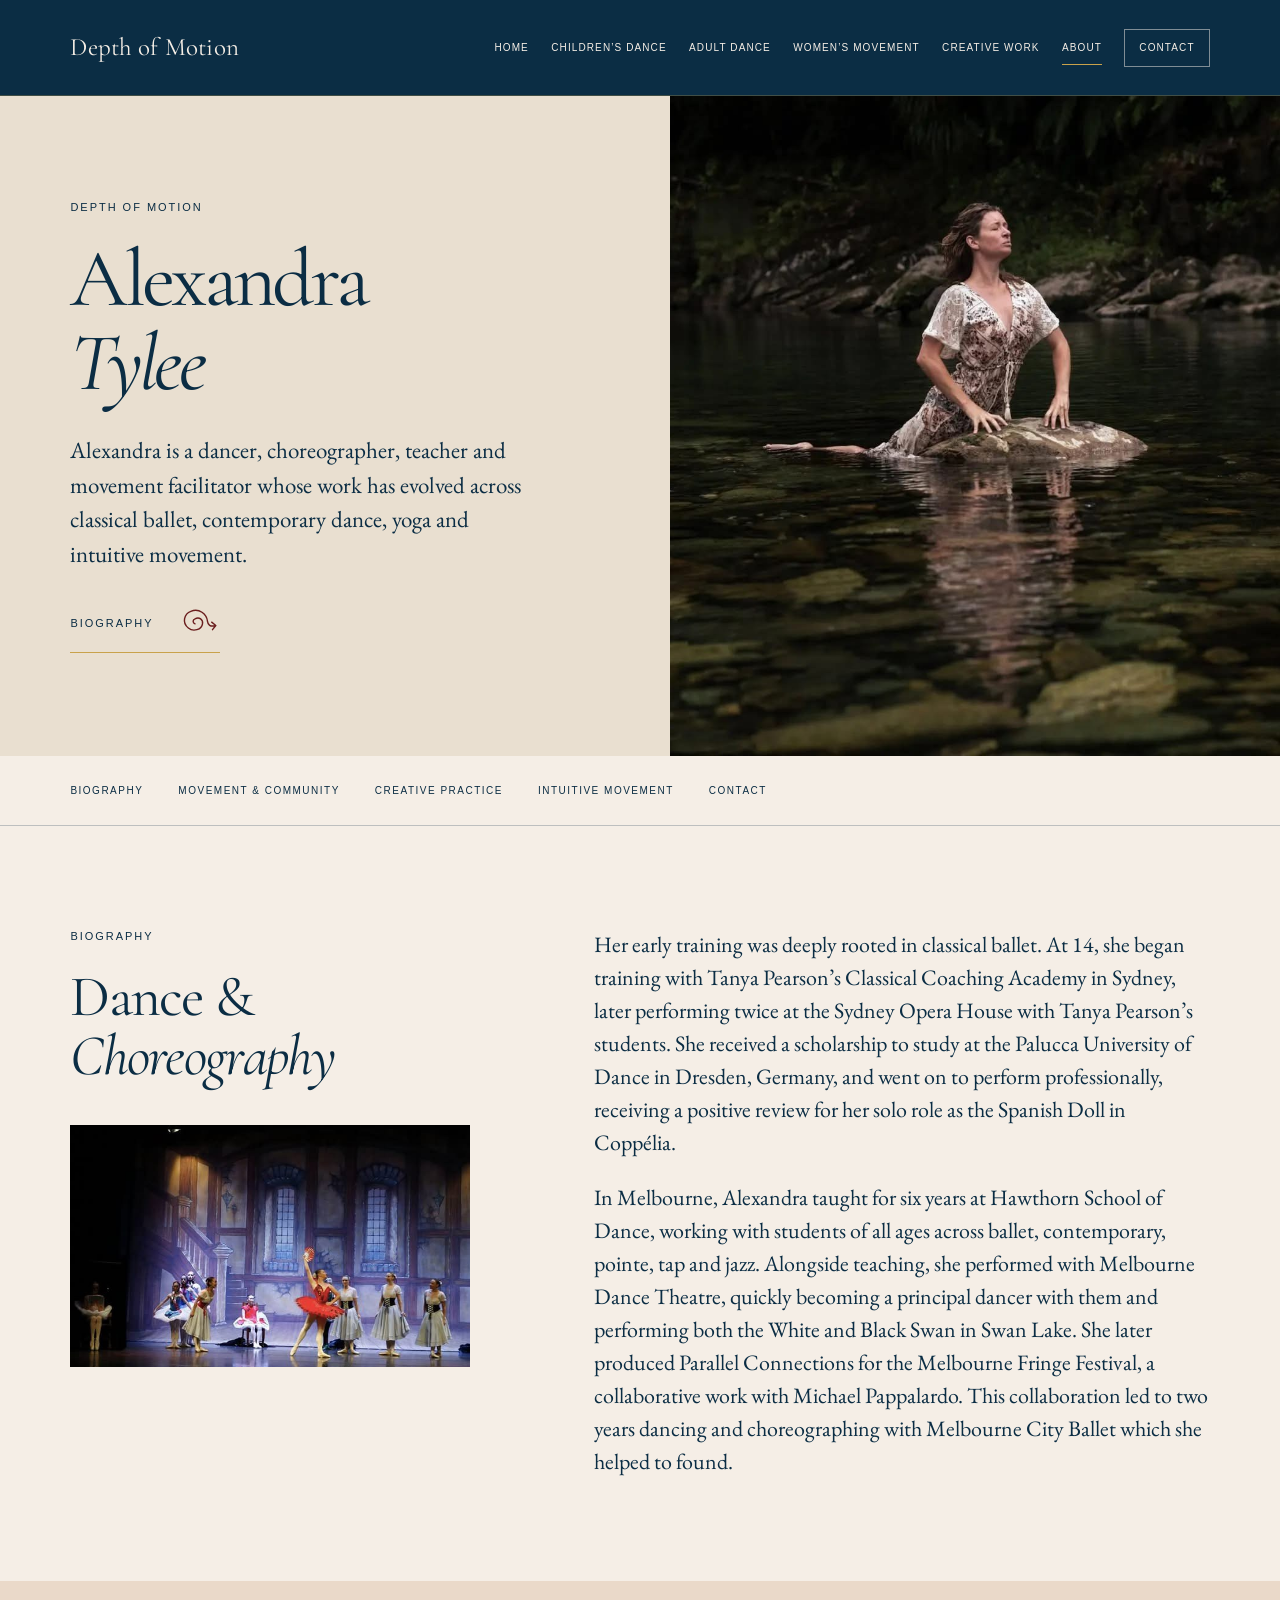
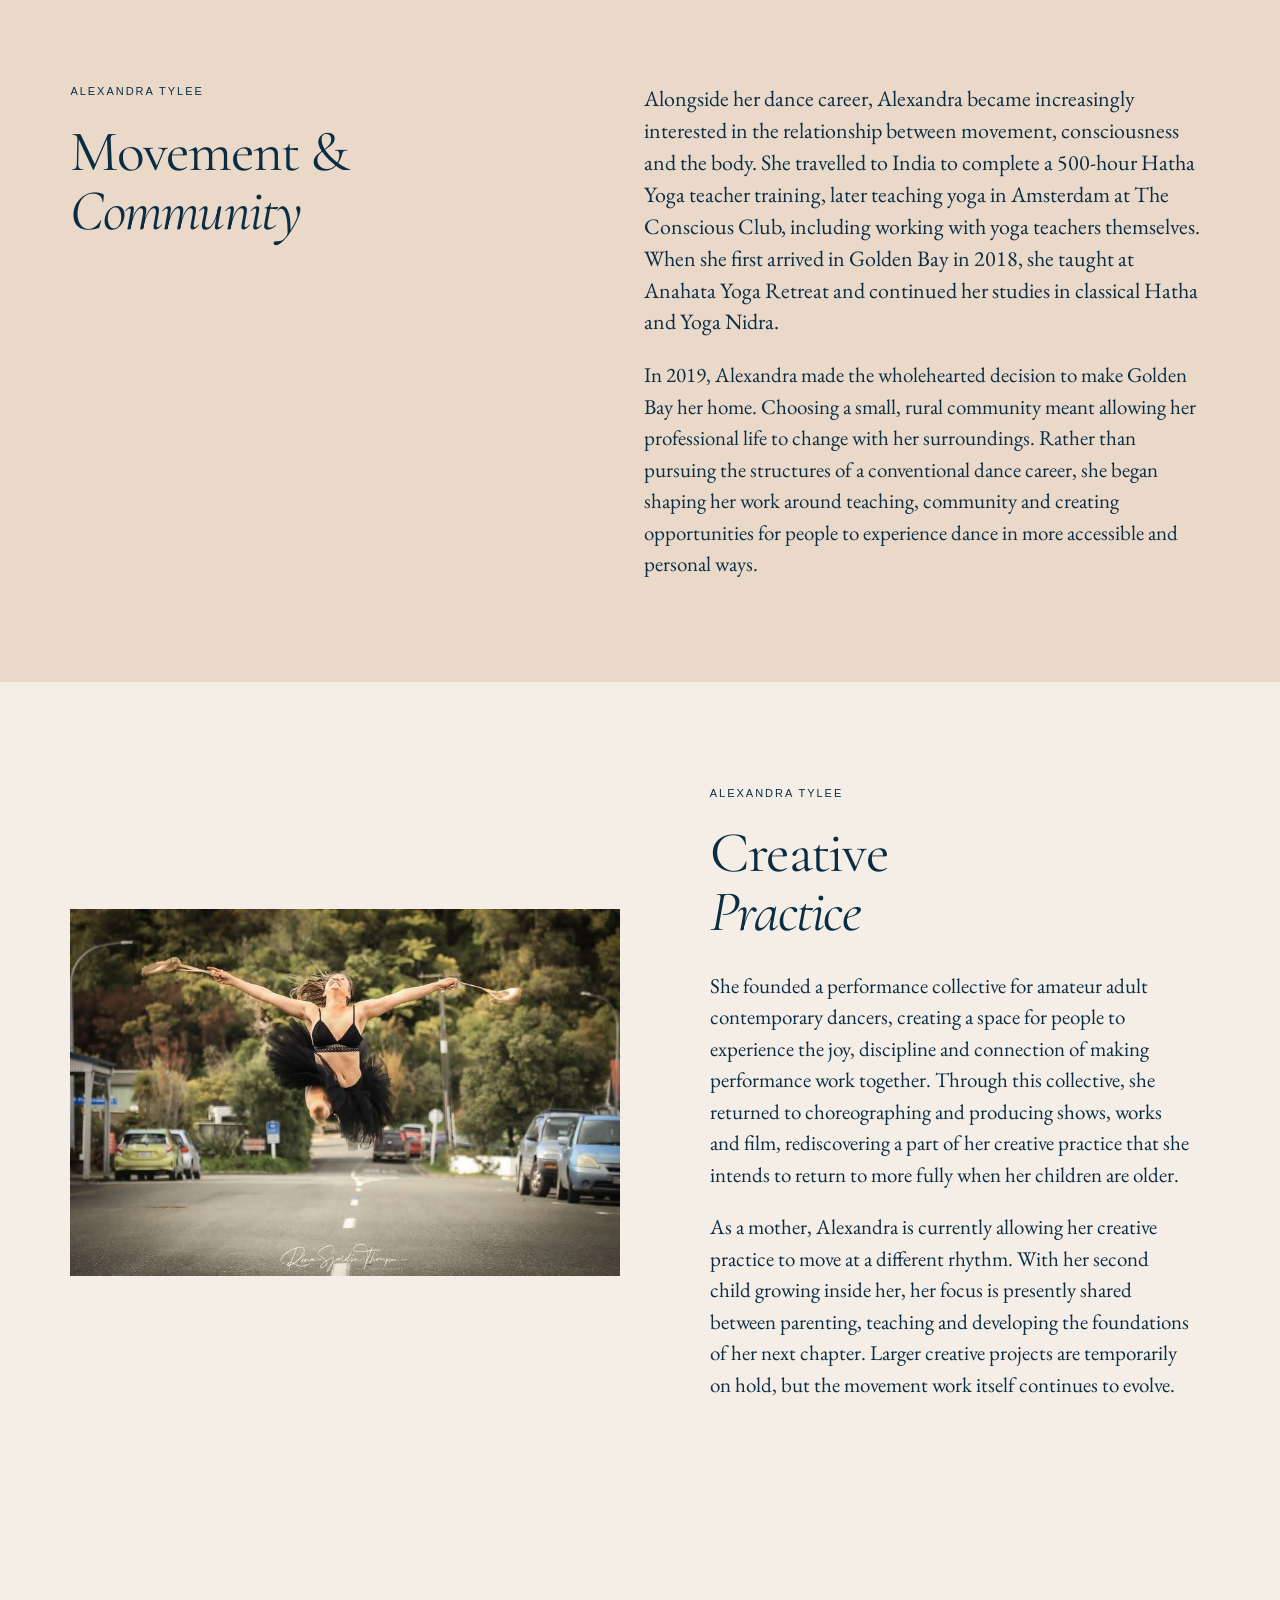
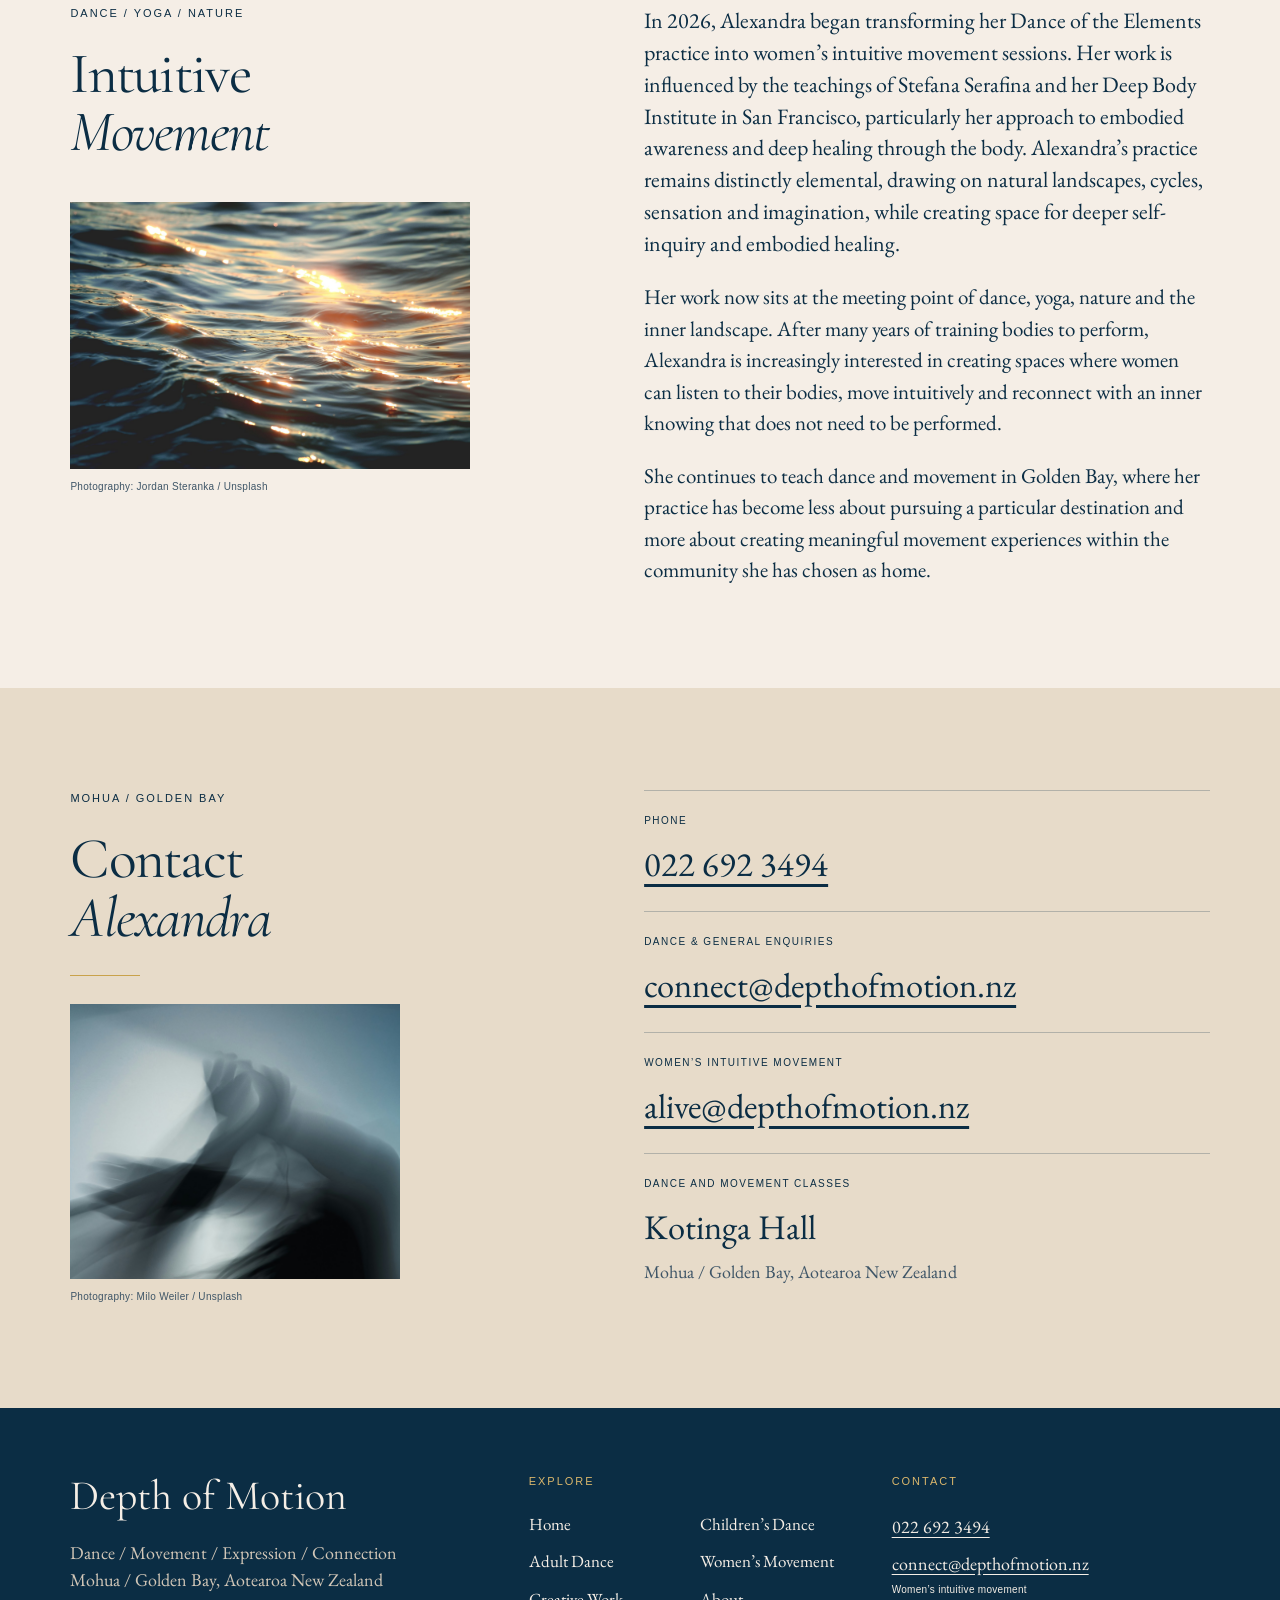
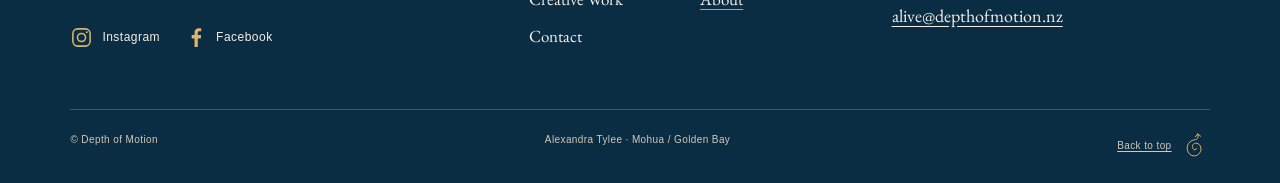
==== commit 960e7f13: "Video and images added" ====
--- a/about.html
+++ b/about.html
@@ -31,7 +31,7 @@
 
     <section class="page-hero" aria-labelledby="page-title"><div class="page-hero-copy"><span class="eyebrow">Depth of Motion</span><h1 id="page-title">Alexandra<br><em>Tylee</em></h1><p class="intro">Alexandra is a dancer, choreographer, teacher and movement facilitator whose work has evolved across classical ballet, contemporary dance, yoga and intuitive movement.</p><a class="text-link" href="#story">Biography<svg class="spiral-arrow" viewBox="0 0 48 40" fill="none" stroke="currentColor" stroke-width="1.7" stroke-linecap="round" stroke-linejoin="round" aria-hidden="true" focusable="false"><path d="M18 21c-3-1-3-5 0-6 5-3 10 1 9 6-1 7-11 10-17 5C2 20 5 9 13 6c10-4 19 3 20 12 .5 4 3 7 10 5m-5-4 5 4-4 5"/></svg></a></div><figure class="page-hero-media"><img src="assets/images/alexandra-portrait.jpg" alt="Alexandra sitting beside still water in a natural setting." width="1080" height="1080" fetchpriority="high"></figure></section>
     <nav class="jump-nav wrap" aria-label="On this page"><a href="#story">Biography</a><a href="#movement">Movement & community</a><a href="#creative">Creative practice</a><a href="#intuitive">Intuitive movement</a><a href="#contact">Contact</a></nav>
-    <section class="wrap section biography-section" id="story" aria-labelledby="story-title"><div><span class="eyebrow">Biography</span><h2 id="story-title">Dance &amp;<br><em>Choreography</em></h2><figure class="biography-photo uncropped"><img src="assets/images/alexandra-performance.jpg" alt="Dancers performing on stage in a black-and-white photograph." width="1333" height="2000" loading="lazy"></figure></div><div class="prose"><p>Her early training was deeply rooted in classical ballet. At 14, she began training with Tanya Pearson’s Classical Coaching Academy in Sydney, later performing twice at the Sydney Opera House with Tanya Pearson’s students. She received a scholarship to study at the Palucca University of Dance in Dresden, Germany, and went on to perform professionally, receiving a positive review for her solo role as the Spanish Doll in Coppélia.</p>
+    <section class="wrap section biography-section" id="story" aria-labelledby="story-title"><div><span class="eyebrow">Biography</span><h2 id="story-title">Dance &amp;<br><em>Choreography</em></h2><figure class="biography-photo uncropped"><img src="assets/images/classical-ballet-stage.jpg" alt="A ballet ensemble performing in colourful costumes against a painted stage backdrop." width="693" height="418" loading="lazy"></figure></div><div class="prose"><p>Her early training was deeply rooted in classical ballet. At 14, she began training with Tanya Pearson’s Classical Coaching Academy in Sydney, later performing twice at the Sydney Opera House with Tanya Pearson’s students. She received a scholarship to study at the Palucca University of Dance in Dresden, Germany, and went on to perform professionally, receiving a positive review for her solo role as the Spanish Doll in Coppélia.</p>
 <p>In Melbourne, Alexandra taught for six years at Hawthorn School of Dance, working with students of all ages across ballet, contemporary, pointe, tap and jazz. Alongside teaching, she performed with Melbourne Dance Theatre, quickly becoming a principal dancer with them and performing both the White and Black Swan in Swan Lake. She later produced Parallel Connections for the Melbourne Fringe Festival, a collaborative work with Michael Pappalardo. This collaboration led to two years dancing and choreographing with Melbourne City Ballet which she helped to found.</p></div></section>
     <section class="tinted-section section" id="movement" aria-labelledby="movement-title"><div class="wrap intro-grid"><div><span class="eyebrow">Alexandra Tylee</span><h2 id="movement-title">Movement &amp;<br><em>Community</em></h2></div><div class="prose"><p>Alongside her dance career, Alexandra became increasingly interested in the relationship between movement, consciousness and the body. She travelled to India to complete a 500-hour Hatha Yoga teacher training, later teaching yoga in Amsterdam at The Conscious Club, including working with yoga teachers themselves. When she first arrived in Golden Bay in 2018, she taught at Anahata Yoga Retreat and continued her studies in classical Hatha and Yoga Nidra.</p>
 <p>In 2019, Alexandra made the wholehearted decision to make Golden Bay her home. Choosing a small, rural community meant allowing her professional life to change with her surroundings. Rather than pursuing the structures of a conventional dance career, she began shaping her work around teaching, community and creating opportunities for people to experience dance in more accessible and personal ways.</p></div></div></section>
--- a/assets/css/styles.css
+++ b/assets/css/styles.css
@@ -382,3 +382,33 @@
   .home .hero-content { padding-block: 100px 130px; }
   .ocean-band img { height: 240px; }
 }
+
+/* Creative Work: supplied performance photographs and shoreline film. */
+.creative-lead-image { margin-bottom: 65px; }
+.creative-lead-image img { width: 100%; height: auto; }
+.creative-film { background: #082335; }
+.creative-film .section-head { align-items: center; }
+.creative-film h2 em, .creative-stage h2 em { color: #dbb76c; }
+.film-duration { font: 12px/1.6 var(--sans); letter-spacing: .12em; text-transform: uppercase; color: #d2c7b8; }
+.creative-film-player video { display: block; width: 100%; height: auto; aspect-ratio: 16 / 9; background: #000; border: 1px solid rgba(201,162,75,.5); }
+.creative-film-player figcaption { font-family: var(--body); font-size: 18px; margin-top: 18px; max-width: 650px; }
+.creative-stage-grid { display: grid; grid-template-columns: 1.3fr .8fr; gap: 40px 7%; align-items: start; }
+.creative-stage-grid .stage-wide { grid-column: 1; }
+.creative-stage-grid .stage-portrait { grid-column: 2; grid-row: 1 / span 2; padding-top: 80px; }
+.creative-stage-grid .stage-small { grid-column: 1; width: 78%; margin-left: auto; }
+.creative-stage-grid img, .creative-outdoor-grid img, .creative-elemental-grid img { height: auto; width: 100%; }
+.creative-outdoors { background: var(--cream); color: var(--blue); }
+.creative-outdoors h2 em { color: var(--red); }
+.creative-outdoors figcaption { color: var(--slate); }
+.creative-outdoor-grid { display: grid; grid-template-columns: 1.3fr .75fr; gap: 8%; align-items: center; }
+.creative-elemental-grid { display: grid; grid-template-columns: 1fr .85fr; gap: 12%; align-items: start; margin-top: 70px; }
+.creative-elemental-grid figure:nth-child(2) { padding-top: 90px; }
+@media (max-width: 768px) {
+  .creative-lead-image { margin-bottom: 40px; }
+  .creative-stage-grid, .creative-outdoor-grid, .creative-elemental-grid { grid-template-columns: 1fr; gap: 35px; }
+  .creative-stage-grid .stage-wide, .creative-stage-grid .stage-portrait, .creative-stage-grid .stage-small { grid-column: auto; grid-row: auto; width: 100%; margin: 0; padding: 0; }
+  .creative-stage-grid .stage-portrait { max-width: 480px; margin-inline: auto; }
+  .creative-elemental-grid figure:nth-child(2) { padding-top: 0; }
+  .creative-film .section-head { align-items: flex-start; flex-direction: column; gap: 24px; }
+  .creative-elemental-grid { margin-top: 45px; }
+}
